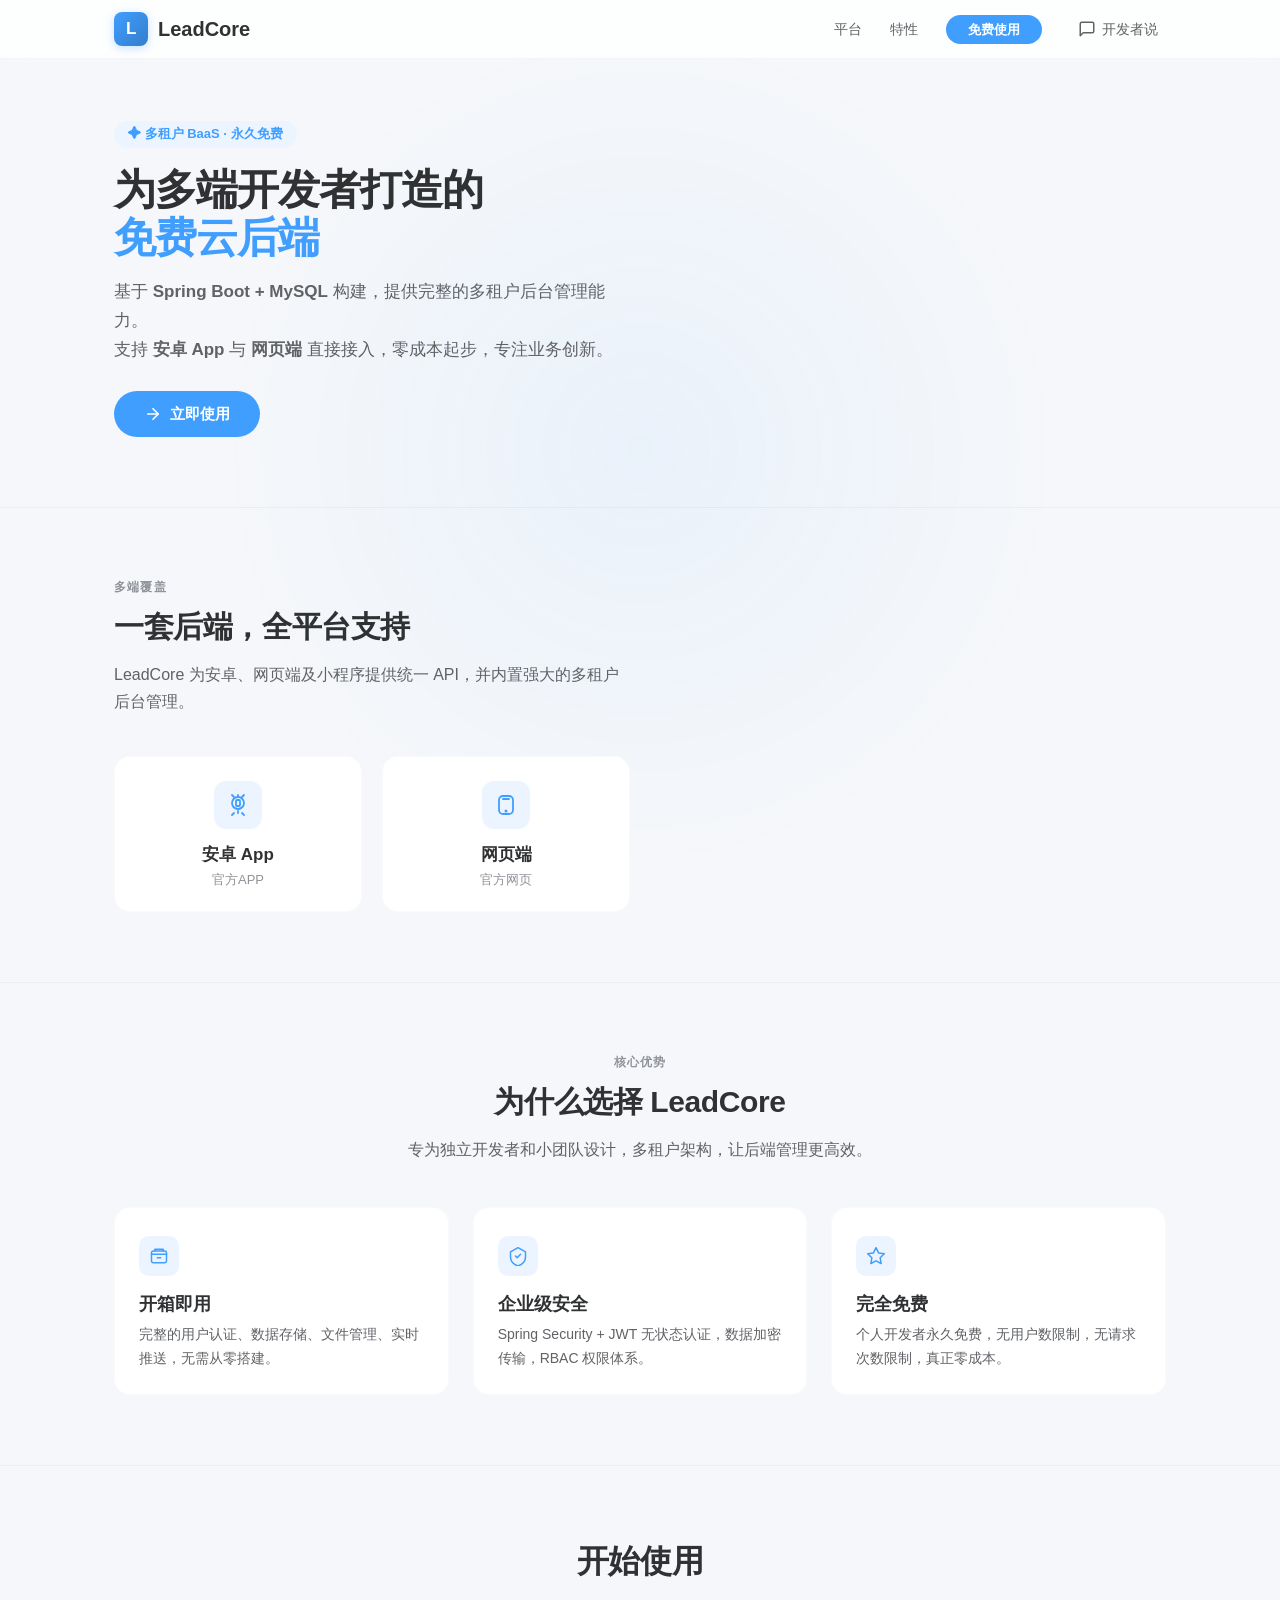
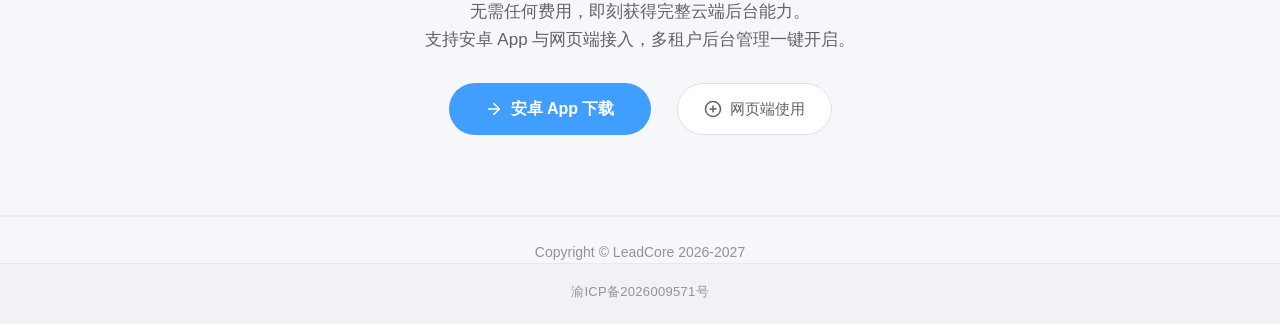
==== index.html @ 32aaf3fa "Update index.html" ====
<!DOCTYPE html>
<html lang="zh-CN">
<head>
    <meta charset="UTF-8" />
    <meta name="viewport" content="width=device-width, initial-scale=1.0, maximum-scale=1.0, user-scalable=no" />
    <title>LeadCore</title>
    <link rel="stylesheet" href="css/style.css" />
</head>
<body>

    <div class="glow" id="glow"></div>

    <header class="navbar" id="navbar">
        <div class="container">
            <a href="#" class="logo">
                <span class="logo-icon">L</span>
                <span>LeadCore</span>
            </a>
            <ul class="nav-links" id="navLinks">
                <li><a href="#platforms">平台</a></li>
                <li><a href="#features">特性</a></li>
                <li><a href="#cta" class="nav-cta">免费使用</a></li>
                <li>
                    <span class="nav-voice-trigger" id="voiceTrigger">
                        <svg class="icon-svg" viewBox="0 0 24 24">
                            <path d="M21 15a2 2 0 0 1-2 2H7l-4 4V5a2 2 0 0 1 2-2h14a2 2 0 0 1 2 2z" />
                        </svg>
                        开发者说
                    </span>
                </li>
            </ul>
            <button class="hamburger" id="hamburger" aria-label="菜单">
                <span></span>
                <span></span>
                <span></span>
            </button>
        </div>
    </header>

    <section class="hero" id="hero">
        <div class="container">
            <div class="hero-content">
                <div class="hero-badge">✦ 多租户 BaaS · 永久免费</div>
                <h1>
                    为多端开发者打造的<br />
                    <span class="highlight">免费云后端</span>
                </h1>
                <p>
                    基于 <strong>Spring Boot + MySQL</strong> 构建，提供完整的多租户后台管理能力。<br />
                    支持 <strong>安卓 App</strong> 与 <strong>网页端</strong> 直接接入，零成本起步，专注业务创新。
                </p>
                <div class="hero-buttons">
                    <a href="#cta" class="btn-primary">
                        <svg width="18" height="18" viewBox="0 0 24 24" fill="none" stroke="currentColor" stroke-width="2.2" stroke-linecap="round" stroke-linejoin="round"><path d="M5 12h14"/><path d="M12 5l7 7-7 7"/></svg>
                        立即使用
                    </a>
                </div>
            </div>
        </div>
    </section>

    <section class="platforms" id="platforms">
        <div class="container">
            <div class="section-label">多端覆盖</div>
            <h2 class="section-title">一套后端，全平台支持</h2>
            <p class="section-desc">
                LeadCore 为安卓、网页端及小程序提供统一 API，并内置强大的多租户后台管理。
            </p>
            <div class="platform-grid">
                <div class="platform-card">
                    <div class="platform-icon">
                        <svg viewBox="0 0 24 24">
                            <circle cx="12" cy="10" r="6" stroke="currentColor" stroke-width="1.8"/>
                            <path d="M12 4V2M12 18v2M8 4l-2-2M16 4l2-2M8 20l-2 2M16 20l2 2" stroke="currentColor" stroke-width="1.8" stroke-linecap="round"/>
                            <rect x="10" y="7" width="4" height="6" rx="1" stroke="currentColor" stroke-width="1.8"/>
                        </svg>
                    </div>
                    <h3>安卓 App</h3>
                    <p>官方APP</p>
                </div>
                <div class="platform-card">
                    <div class="platform-icon">
                        <svg viewBox="0 0 24 24">
                            <rect x="5" y="3" width="14" height="18" rx="4" stroke="currentColor" stroke-width="1.8"/>
                            <circle cx="12" cy="18" r="1.5" fill="currentColor" stroke="none"/>
                            <path d="M9 6h6" stroke="currentColor" stroke-width="1.8" stroke-linecap="round"/>
                        </svg>
                    </div>
                    <h3>网页端</h3>
                    <p>官方网页</p>
                </div>            
            </div>
        </div>
    </section>

    <section class="features" id="features">
        <div class="container">
            <div class="section-header">
                <div class="section-label">核心优势</div>
                <h2 class="section-title">为什么选择 LeadCore</h2>
                <p class="section-desc">
                    专为独立开发者和小团队设计，多租户架构，让后端管理更高效。
                </p>
            </div>
            <div class="features-grid">
                <div class="feature-card">
                    <div class="feature-icon">
                        <svg viewBox="0 0 24 24">
                            <rect x="3" y="6" width="18" height="14" rx="2" stroke="currentColor" stroke-width="1.8"/>
                            <path d="M3 10h18M7 6V4h10v2" stroke="currentColor" stroke-width="1.8" stroke-linecap="round"/>
                            <path d="M14 14h-4" stroke="currentColor" stroke-width="1.8" stroke-linecap="round"/>
                        </svg>
                    </div>
                    <h3>开箱即用</h3>
                    <p>完整的用户认证、数据存储、文件管理、实时推送，无需从零搭建。</p>
                </div>
                <div class="feature-card">
                    <div class="feature-icon">
                        <svg viewBox="0 0 24 24">
                            <path d="M12 2L3 7v6c0 5 3 9 9 11 6-2 9-6 9-11V7l-9-5z" stroke="currentColor" stroke-width="1.8"/>
                            <path d="M9 12l2 2 4-4" stroke="currentColor" stroke-width="1.8" stroke-linecap="round" stroke-linejoin="round"/>
                        </svg>
                    </div>
                    <h3>企业级安全</h3>
                    <p>Spring Security + JWT 无状态认证，数据加密传输，RBAC 权限体系。</p>
                </div>
                <div class="feature-card">
                    <div class="feature-icon">
                        <svg viewBox="0 0 24 24">
                            <path d="M12 2l3.09 6.26L22 9.27l-5 4.87 1.18 6.88L12 17.77l-6.18 3.25L7 14.14 2 9.27l6.91-1.01L12 2z" stroke="currentColor" stroke-width="1.8" stroke-linejoin="round"/>
                        </svg>
                    </div>
                    <h3>完全免费</h3>
                    <p>个人开发者永久免费，无用户数限制，无请求次数限制，真正零成本。</p>
                </div>
            </div>
        </div>
    </section>

    <section class="cta" id="cta">
        <div class="container">
            <h2>开始使用</h2>
            <p>
                无需任何费用，即刻获得完整云端后台能力。<br />
                支持安卓 App 与网页端接入，多租户后台管理一键开启。
            </p>
            <div class="download-group">
                <a href="#" target="_blank" class="btn-primary">
                    <svg width="18" height="18" viewBox="0 0 24 24" fill="none" stroke="currentColor" stroke-width="2.2" stroke-linecap="round" stroke-linejoin="round"><path d="M5 12h14"/><path d="M12 5l7 7-7 7"/></svg>
                    安卓 App 下载
                </a>
                <a href="#" target="_blank" class="btn-secondary">
                    <svg width="18" height="18" viewBox="0 0 24 24" fill="none" stroke="currentColor" stroke-width="2" stroke-linecap="round" stroke-linejoin="round"><circle cx="12" cy="12" r="10"/><path d="M12 8v8"/><path d="M8 12h8"/></svg>
                    网页端使用
                </a>
            </div>
        </div>
    </section>

    <footer class="footer">
        <div class="container">
            <div class="footer-copy">Copyright &copy; LeadCore 2026-2027</div>
        </div>
    </footer>

    <div class="icp-bar">
        <a href="https://beian.miit.gov.cn/" target="_blank" rel="noopener noreferrer">
            渝ICP备2026009571号
        </a>
    </div>

    <div class="voice-modal-overlay" id="voiceModalOverlay">
        <div class="voice-modal" id="voiceModal">
            <button class="voice-modal-close" id="voiceModalClose" aria-label="关闭">✕</button>
            <span class="voice-modal-quote">❝</span>
            <p class="voice-modal-text">
                本人是一位25级软件技术的大学（专）生，这是我写的第一个项目，不爱别伤害，感谢🙏。<br>
                做一款真正免费、好用的云后端服务，是我一直以来的心愿。<br />
                LeadCore 是我为所有独立开发者、小团队打造的一份礼物。<br />
                希望它能帮你省去繁琐的后端搭建工作，让你更专注于创造有趣的产品。同时，希望你能喜欢！
            </p>
            <div class="voice-modal-divider"></div>
            <div class="voice-modal-author">—— Leader</div>
        </div>
    </div>

    <script src="js/index.js"></script>
</body>
</html>
---- css/style.css ----
* {
    margin: 0;
    padding: 0;
    box-sizing: border-box;
}

html {
    -webkit-text-size-adjust: 100%;
}

body {
    font-family: -apple-system, BlinkMacSystemFont, "Segoe UI", Roboto, "Helvetica Neue", Arial, "PingFang SC", "Microsoft YaHei", sans-serif;
    background: #f5f7fa;
    color: #303133;
    line-height: 1.6;
    min-height: 100vh;
    overflow-x: hidden;
}

::-webkit-scrollbar {
    width: 6px;
    height: 6px;
}
::-webkit-scrollbar-track {
    background: #f0f2f5;
}
::-webkit-scrollbar-thumb {
    background: #c0c4cc;
    border-radius: 10px;
}
::-webkit-scrollbar-thumb:hover {
    background: #a0a4aa;
}

.glow {
    position: fixed;
    top: 0;
    left: 0;
    width: 100%;
    height: 100%;
    pointer-events: none;
    z-index: 0;
    background: radial-gradient(600px circle at var(--x, 50%) var(--y, 50%), rgba(64, 158, 255, 0.06), transparent 70%);
}

.container {
    max-width: 1100px;
    margin: 0 auto;
    padding: 0 24px;
    position: relative;
    z-index: 1;
}

a {
    text-decoration: none;
    color: inherit;
}

.navbar {
    position: fixed;
    top: 0;
    left: 0;
    width: 100%;
    z-index: 100;
    background: rgba(255, 255, 255, 0.80);
    backdrop-filter: blur(14px);
    -webkit-backdrop-filter: blur(14px);
    padding: 12px 0;
    border-bottom: 1px solid rgba(0, 0, 0, 0.04);
    transition: box-shadow 0.3s;
}
.navbar.scrolled {
    box-shadow: 0 2px 12px 0 rgba(0, 0, 0, 0.06);
}
.navbar .container {
    display: flex;
    align-items: center;
    justify-content: space-between;
}

.logo {
    display: flex;
    align-items: center;
    gap: 10px;
    font-size: 20px;
    font-weight: 700;
    color: #303133;
    flex-shrink: 0;
}
.logo-icon {
    width: 34px;
    height: 34px;
    border-radius: 8px;
    background: linear-gradient(135deg, #409EFF, #337ecc);
    display: flex;
    align-items: center;
    justify-content: center;
    font-size: 17px;
    font-weight: 700;
    color: #fff;
    flex-shrink: 0;
    letter-spacing: -0.3px;
    box-shadow: 0 2px 8px rgba(64, 158, 255, 0.30);
}

.nav-links {
    display: flex;
    align-items: center;
    gap: 28px;
    list-style: none;
    font-size: 14px;
    font-weight: 500;
}
.nav-links a {
    color: #606266;
    transition: color 0.25s;
    position: relative;
}
.nav-links a:hover {
    color: #409EFF;
}
.nav-links a::after {
    content: '';
    position: absolute;
    bottom: -4px;
    left: 0;
    width: 0;
    height: 2px;
    background: #409EFF;
    transition: width 0.25s;
    border-radius: 2px;
}
.nav-links a:hover::after {
    width: 100%;
}
.nav-cta {
    background: #409EFF;
    padding: 7px 22px;
    border-radius: 20px;
    color: #fff !important;
    font-weight: 600;
    font-size: 13px;
    transition: background 0.25s, transform 0.15s;
}
.nav-cta:hover {
    background: #337ecc;
    color: #fff !important;
    transform: translateY(-1px);
}
.nav-cta::after {
    display: none !important;
}

.nav-voice-trigger {
    cursor: pointer;
    color: #606266;
    transition: color 0.25s;
    font-weight: 500;
    display: flex;
    align-items: center;
    gap: 6px;
    font-size: 14px;
    padding: 4px 8px;
    border-radius: 6px;
    background: transparent;
    border: none;
    font-family: inherit;
}
.nav-voice-trigger:hover {
    color: #409EFF;
    background: rgba(64, 158, 255, 0.06);
}
.nav-voice-trigger .icon-svg {
    width: 18px;
    height: 18px;
    stroke: currentColor;
    stroke-width: 2;
    fill: none;
    stroke-linecap: round;
    stroke-linejoin: round;
}

.hamburger {
    display: none;
    flex-direction: column;
    gap: 5px;
    cursor: pointer;
    padding: 4px;
    background: transparent;
    border: none;
}
.hamburger span {
    display: block;
    width: 26px;
    height: 2.5px;
    background: #303133;
    border-radius: 4px;
    transition: 0.3s;
}
.hamburger.active span:nth-child(1) {
    transform: rotate(45deg) translate(5px, 5px);
}
.hamburger.active span:nth-child(2) {
    opacity: 0;
}
.hamburger.active span:nth-child(3) {
    transform: rotate(-45deg) translate(5px, -5px);
}

.hero {
    padding: 120px 0 70px;
    background: transparent;
    border-bottom: 1px solid rgba(0, 0, 0, 0.04);
}
.hero .container {
    display: grid;
    grid-template-columns: 1fr 1fr;
    gap: 50px;
    align-items: center;
}
.hero-content {
    max-width: 560px;
}
.hero-badge {
    display: inline-block;
    background: #ecf5ff;
    color: #409EFF;
    padding: 3px 14px;
    border-radius: 30px;
    font-size: 13px;
    font-weight: 600;
    margin-bottom: 18px;
}
.hero h1 {
    font-size: 42px;
    font-weight: 800;
    line-height: 1.15;
    letter-spacing: -1px;
    color: #303133;
    margin-bottom: 16px;
}
.hero h1 .highlight {
    color: #409EFF;
}
.hero p {
    font-size: 17px;
    color: #606266;
    line-height: 1.7;
    margin-bottom: 26px;
}
.hero-buttons {
    display: flex;
    flex-wrap: wrap;
    gap: 12px;
}

.btn-primary {
    display: inline-flex;
    align-items: center;
    gap: 8px;
    background: #409EFF;
    padding: 11px 30px;
    border-radius: 40px;
    font-weight: 600;
    font-size: 15px;
    color: #fff;
    border: none;
    cursor: pointer;
    transition: background 0.2s, transform 0.15s;
}
.btn-primary:hover {
    background: #337ecc;
    transform: translateY(-2px);
}

.btn-secondary {
    display: inline-flex;
    align-items: center;
    gap: 8px;
    background: #fff;
    border: 1px solid #dcdfe6;
    padding: 11px 26px;
    border-radius: 40px;
    font-weight: 500;
    font-size: 15px;
    color: #606266;
    cursor: pointer;
    transition: background 0.2s, border-color 0.2s, transform 0.15s;
}
.btn-secondary:hover {
    background: #f5f7fa;
    border-color: #c0c4cc;
    transform: translateY(-2px);
}

.hero-visual {
    display: flex;
    justify-content: center;
    align-items: center;
}
.hero-graphic {
    width: 100%;
    max-width: 400px;
    background: #ffffff;
    border-radius: 16px;
    padding: 32px 28px 24px;
    box-shadow: 0 4px 12px rgba(0, 0, 0, 0.04);
    border: 1px solid rgba(0, 0, 0, 0.03);
}
.hero-graphic .code-snippet {
    background: #1f2d3d;
    border-radius: 12px;
    padding: 18px 22px;
    font-family: 'SF Mono', 'Fira Code', monospace;
    font-size: 12px;
    line-height: 1.9;
    color: #e6e9ef;
    overflow-x: auto;
}
.hero-graphic .code-snippet .kw {
    color: #79bbff;
}
.hero-graphic .code-snippet .str {
    color: #b3d9a8;
}
.hero-graphic .code-snippet .cmt {
    color: #7a8a9a;
    font-style: italic;
}
.hero-graphic .code-snippet .fn {
    color: #f7c948;
}
.hero-graphic .badge-row {
    display: flex;
    justify-content: center;
    gap: 14px;
    margin-top: 16px;
    flex-wrap: wrap;
}
.hero-graphic .badge-row span {
    background: #f0f2f5;
    border-radius: 30px;
    padding: 3px 16px;
    font-size: 13px;
    font-weight: 500;
    color: #303133;
}

.section-label {
    font-size: 12px;
    font-weight: 600;
    letter-spacing: 1.2px;
    text-transform: uppercase;
    color: #909399;
    margin-bottom: 6px;
}
.section-title {
    font-size: 30px;
    font-weight: 700;
    letter-spacing: -0.4px;
    color: #303133;
    margin-bottom: 10px;
}
.section-desc {
    font-size: 16px;
    color: #606266;
    max-width: 520px;
    line-height: 1.7;
}

.platforms {
    padding: 70px 0;
    border-bottom: 1px solid rgba(0, 0, 0, 0.04);
    background: transparent;
}
.platform-grid {
    display: grid;
    grid-template-columns: repeat(4, 1fr);
    gap: 20px;
    margin-top: 40px;
}
.platform-card {
    background: #ffffff;
    border-radius: 16px;
    padding: 24px 16px 20px;
    text-align: center;
    transition: transform 0.2s, box-shadow 0.2s;
    border: 1px solid rgba(0, 0, 0, 0.02);
}
.platform-card:hover {
    transform: translateY(-4px);
    box-shadow: 0 8px 24px rgba(0, 0, 0, 0.05);
}
.platform-icon {
    width: 48px;
    height: 48px;
    margin: 0 auto 12px;
    border-radius: 12px;
    display: flex;
    align-items: center;
    justify-content: center;
    background: #ecf5ff;
    color: #409EFF;
}
.platform-icon svg {
    width: 24px;
    height: 24px;
    stroke: currentColor;
    stroke-width: 1.8;
    fill: none;
    stroke-linecap: round;
    stroke-linejoin: round;
}
.platform-card h3 {
    font-size: 17px;
    font-weight: 600;
    color: #303133;
    margin-bottom: 2px;
}
.platform-card p {
    font-size: 13px;
    color: #909399;
}

.features {
    padding: 70px 0;
    border-bottom: 1px solid rgba(0, 0, 0, 0.04);
    background: transparent;
}
.features .section-header {
    text-align: center;
    margin-bottom: 44px;
}
.features .section-header .section-desc {
    margin: 0 auto;
}
.features-grid {
    display: grid;
    grid-template-columns: repeat(3, 1fr);
    gap: 24px;
}
.feature-card {
    background: #ffffff;
    border-radius: 16px;
    padding: 28px 24px 24px;
    transition: transform 0.2s, box-shadow 0.2s;
    border: 1px solid rgba(0, 0, 0, 0.02);
}
.feature-card:hover {
    transform: translateY(-4px);
    box-shadow: 0 8px 24px rgba(0, 0, 0, 0.05);
}
.feature-icon {
    width: 40px;
    height: 40px;
    border-radius: 10px;
    display: flex;
    align-items: center;
    justify-content: center;
    background: #ecf5ff;
    color: #409EFF;
    margin-bottom: 14px;
}
.feature-icon svg {
    width: 20px;
    height: 20px;
    stroke: currentColor;
    stroke-width: 1.8;
    fill: none;
    stroke-linecap: round;
    stroke-linejoin: round;
}
.feature-card h3 {
    font-size: 18px;
    font-weight: 600;
    color: #303133;
    margin-bottom: 4px;
}
.feature-card p {
    font-size: 14px;
    color: #606266;
    line-height: 1.7;
}

.tech-stack {
    padding: 70px 0;
    border-bottom: 1px solid rgba(0, 0, 0, 0.04);
    background: transparent;
}
.tech-stack .section-header {
    margin-bottom: 36px;
}
.tech-grid {
    display: grid;
    grid-template-columns: repeat(4, 1fr);
    gap: 14px;
    margin-bottom: 36px;
}
.tech-item {
    background: #ffffff;
    border-radius: 12px;
    padding: 14px 10px;
    text-align: center;
    font-weight: 600;
    font-size: 14px;
    color: #303133;
    border: 1px solid rgba(0, 0, 0, 0.02);
    transition: transform 0.2s, box-shadow 0.2s;
    position: relative;
}
.tech-item:hover {
    transform: translateY(-2px);
    box-shadow: 0 4px 16px rgba(0, 0, 0, 0.04);
}
.tech-item .dot {
    display: inline-block;
    width: 8px;
    height: 8px;
    border-radius: 50%;
    margin-right: 8px;
    vertical-align: middle;
}
.tech-item:nth-child(1) .dot {
    background: #67c23a;
}
.tech-item:nth-child(2) .dot {
    background: #409EFF;
}
.tech-item:nth-child(3) .dot {
    background: #e6a23c;
}
.tech-item:nth-child(4) .dot {
    background: #8b5cf6;
}
.tech-item:nth-child(5) .dot {
    background: #f56c6c;
}
.tech-item:nth-child(6) .dot {
    background: #0ea5e9;
}
.tech-item:nth-child(7) .dot {
    background: #14b8a6;
}
.tech-item:nth-child(8) .dot {
    background: #ec4899;
}

.tech-code-wrapper .code-block {
    background: #1f2d3d;
    border-radius: 14px;
    padding: 20px 24px;
    font-family: 'SF Mono', 'Fira Code', monospace;
    font-size: 13px;
    line-height: 1.9;
    color: #e6e9ef;
    overflow-x: auto;
}
.tech-code-wrapper .code-line {
    display: flex;
    gap: 16px;
}
.tech-code-wrapper .line-num {
    color: #5a6a7a;
    user-select: none;
    width: 20px;
    text-align: right;
    flex-shrink: 0;
}
.tech-code-wrapper .kw {
    color: #79bbff;
}
.tech-code-wrapper .str {
    color: #b3d9a8;
}
.tech-code-wrapper .cmt {
    color: #7a8a9a;
    font-style: italic;
}

.cta {
    padding: 70px 0 80px;
    background: transparent;
    text-align: center;
    border-bottom: 1px solid rgba(0, 0, 0, 0.04);
}
.cta h2 {
    font-size: 32px;
    font-weight: 700;
    color: #303133;
    letter-spacing: -0.4px;
    margin-bottom: 10px;
}
.cta p {
    font-size: 17px;
    color: #606266;
    max-width: 520px;
    margin: 0 auto 28px;
    line-height: 1.7;
}
.cta .btn-primary {
    font-size: 16px;
    padding: 13px 36px;
}
.cta .btn-secondary {
    margin-left: 10px;
}
.cta .foot-note {
    margin-top: 28px;
    font-size: 13px;
    color: #909399;
}
.cta .download-group {
    display: flex;
    flex-wrap: wrap;
    justify-content: center;
    gap: 16px;
    margin-top: 10px;
}

.footer {
    padding: 24px 0 0;
    background: transparent;
    border-top: 1px solid rgba(0, 0, 0, 0.04);
}
.footer .container {
    display: flex;
    justify-content: center;
    align-items: center;
}
.footer-copy {
    font-size: 14px;
    color: #909399;
}

.icp-bar {
    padding: 14px 0 20px;
    background: #f0f2f5;
    border-top: 1px solid rgba(0, 0, 0, 0.04);
    text-align: center;
}
.icp-bar a {
    color: #909399;
    font-size: 13px;
    text-decoration: none;
    transition: color 0.2s;
    letter-spacing: 0.3px;
}
.icp-bar a:hover {
    color: #606266;
    text-decoration: underline;
}

.voice-modal-overlay {
    position: fixed;
    top: 0;
    left: 0;
    width: 100%;
    height: 100%;
    background: rgba(0, 0, 0, 0.35);
    backdrop-filter: blur(4px);
    -webkit-backdrop-filter: blur(4px);
    z-index: 999;
    display: none;
    align-items: center;
    justify-content: center;
    padding: 20px;
    opacity: 0;
    transition: opacity 0.3s ease;
}
.voice-modal-overlay.active {
    display: flex;
    opacity: 1;
}
.voice-modal {
    background: #ffffff;
    border-radius: 20px;
    max-width: 540px;
    width: 100%;
    padding: 40px 36px 36px;
    box-shadow: 0 20px 60px rgba(0, 0, 0, 0.15);
    position: relative;
    transform: scale(0.92) translateY(10px);
    transition: transform 0.35s cubic-bezier(0.34, 1.56, 0.64, 1), opacity 0.3s ease;
    opacity: 0;
}
.voice-modal-overlay.active .voice-modal {
    transform: scale(1) translateY(0);
    opacity: 1;
}
.voice-modal-close {
    position: absolute;
    top: 16px;
    right: 20px;
    background: none;
    border: none;
    font-size: 28px;
    line-height: 1;
    color: #909399;
    cursor: pointer;
    transition: color 0.2s, transform 0.2s;
    padding: 4px;
    border-radius: 8px;
}
.voice-modal-close:hover {
    color: #303133;
    transform: rotate(90deg);
}
.voice-modal-quote {
    font-size: 48px;
    color: #409EFF;
    opacity: 0.15;
    line-height: 1;
    margin-bottom: -6px;
    display: block;
    font-family: Georgia, serif;
}
.voice-modal-text {
    font-size: 18px;
    line-height: 1.9;
    color: #303133;
    margin: 8px 0 18px;
    letter-spacing: 0.2px;
}
.voice-modal-divider {
    width: 48px;
    height: 2px;
    background: #409EFF;
    opacity: 0.25;
    margin: 0 auto 16px;
    border-radius: 2px;
}
.voice-modal-author {
    font-weight: 600;
    color: #606266;
    font-size: 15px;
    letter-spacing: 0.5px;
    text-align: center;
}

@media (max-width: 1024px) {
    .hero h1 {
        font-size: 36px;
    }
    .platform-grid {
        gap: 16px;
    }
    .tech-grid {
        grid-template-columns: repeat(4, 1fr);
        gap: 12px;
    }
}

@media (max-width: 900px) {
    .hero .container {
        grid-template-columns: 1fr;
        text-align: center;
    }
    .hero-content {
        max-width: 100%;
    }
    .hero p {
        max-width: 100%;
        margin-left: auto;
        margin-right: auto;
    }
    .hero-buttons {
        justify-content: center;
    }
    .hero-visual {
        display: none;
    }
    .hero {
        padding: 100px 0 50px;
    }
    .platform-grid {
        grid-template-columns: repeat(2, 1fr);
    }
    .features-grid {
        grid-template-columns: 1fr 1fr;
    }
    .tech-grid {
        grid-template-columns: repeat(2, 1fr);
        gap: 10px;
    }
    .cta h2 {
        font-size: 28px;
    }
    .cta .btn-secondary {
        margin-left: 0;
        margin-top: 12px;
    }
}

@media (max-width: 640px) {
    .nav-links {
        display: none;
        flex-direction: column;
        position: absolute;
        top: 100%;
        left: 0;
        width: 100%;
        background: rgba(255, 255, 255, 0.95);
        padding: 20px 0 28px;
        gap: 16px;
        border-bottom: 1px solid rgba(0, 0, 0, 0.04);
    }
    .nav-links.open {
        display: flex;
    }
    .hamburger {
        display: flex;
    }
    .hero h1 {
        font-size: 28px;
    }
    .hero p {
        font-size: 16px;
    }
    .hero-buttons {
        flex-direction: column;
        align-items: center;
    }
    .btn-primary,
    .btn-secondary {
        width: 100%;
        justify-content: center;
    }
    .platform-grid {
        grid-template-columns: 1fr 1fr;
        gap: 10px;
    }
    .platform-card {
        padding: 18px 10px 16px;
    }
    .platform-card h3 {
        font-size: 15px;
    }
    .platform-card p {
        font-size: 12px;
    }
    .platform-icon {
        width: 42px;
        height: 42px;
    }
    .platform-icon svg {
        width: 20px;
        height: 20px;
    }
    .features-grid {
        grid-template-columns: 1fr;
        gap: 14px;
    }
    .feature-card {
        padding: 22px 18px;
    }
    .section-title {
        font-size: 24px;
    }
    .section-desc {
        font-size: 14px;
    }
    .tech-grid {
        grid-template-columns: 1fr 1fr;
        gap: 8px;
    }
    .tech-item {
        font-size: 12px;
        padding: 10px 6px;
    }
    .tech-code-wrapper .code-block {
        font-size: 11px;
        padding: 14px 16px;
    }
    .cta h2 {
        font-size: 24px;
    }
    .cta p {
        font-size: 15px;
    }
    .logo {
        font-size: 18px;
    }
    .logo-icon {
        width: 30px;
        height: 30px;
        font-size: 15px;
    }
    .icp-bar {
        padding: 12px 0 16px;
    }
    .icp-bar a {
        font-size: 12px;
    }
    .nav-voice-trigger {
        font-size: 14px;
    }
    .nav-voice-trigger .icon-svg {
        width: 16px;
        height: 16px;
    }
    .cta .download-group {
        flex-direction: column;
        align-items: center;
    }
    .cta .btn-secondary {
        margin-left: 0;
    }
}

@media (max-width: 400px) {
    .platform-grid {
        grid-template-columns: 1fr 1fr;
        gap: 8px;
    }
    .platform-card {
        padding: 14px 6px 12px;
    }
    .platform-card h3 {
        font-size: 13px;
    }
    .platform-card p {
        font-size: 11px;
    }
    .platform-icon {
        width: 36px;
        height: 36px;
    }
    .platform-icon svg {
        width: 18px;
        height: 18px;
    }
    .hero h1 {
        font-size: 24px;
    }
    .container {
        padding: 0 16px;
    }
    .tech-grid {
        grid-template-columns: 1fr 1fr;
        gap: 6px;
    }
    .tech-item {
        font-size: 11px;
        padding: 8px 4px;
    }
}
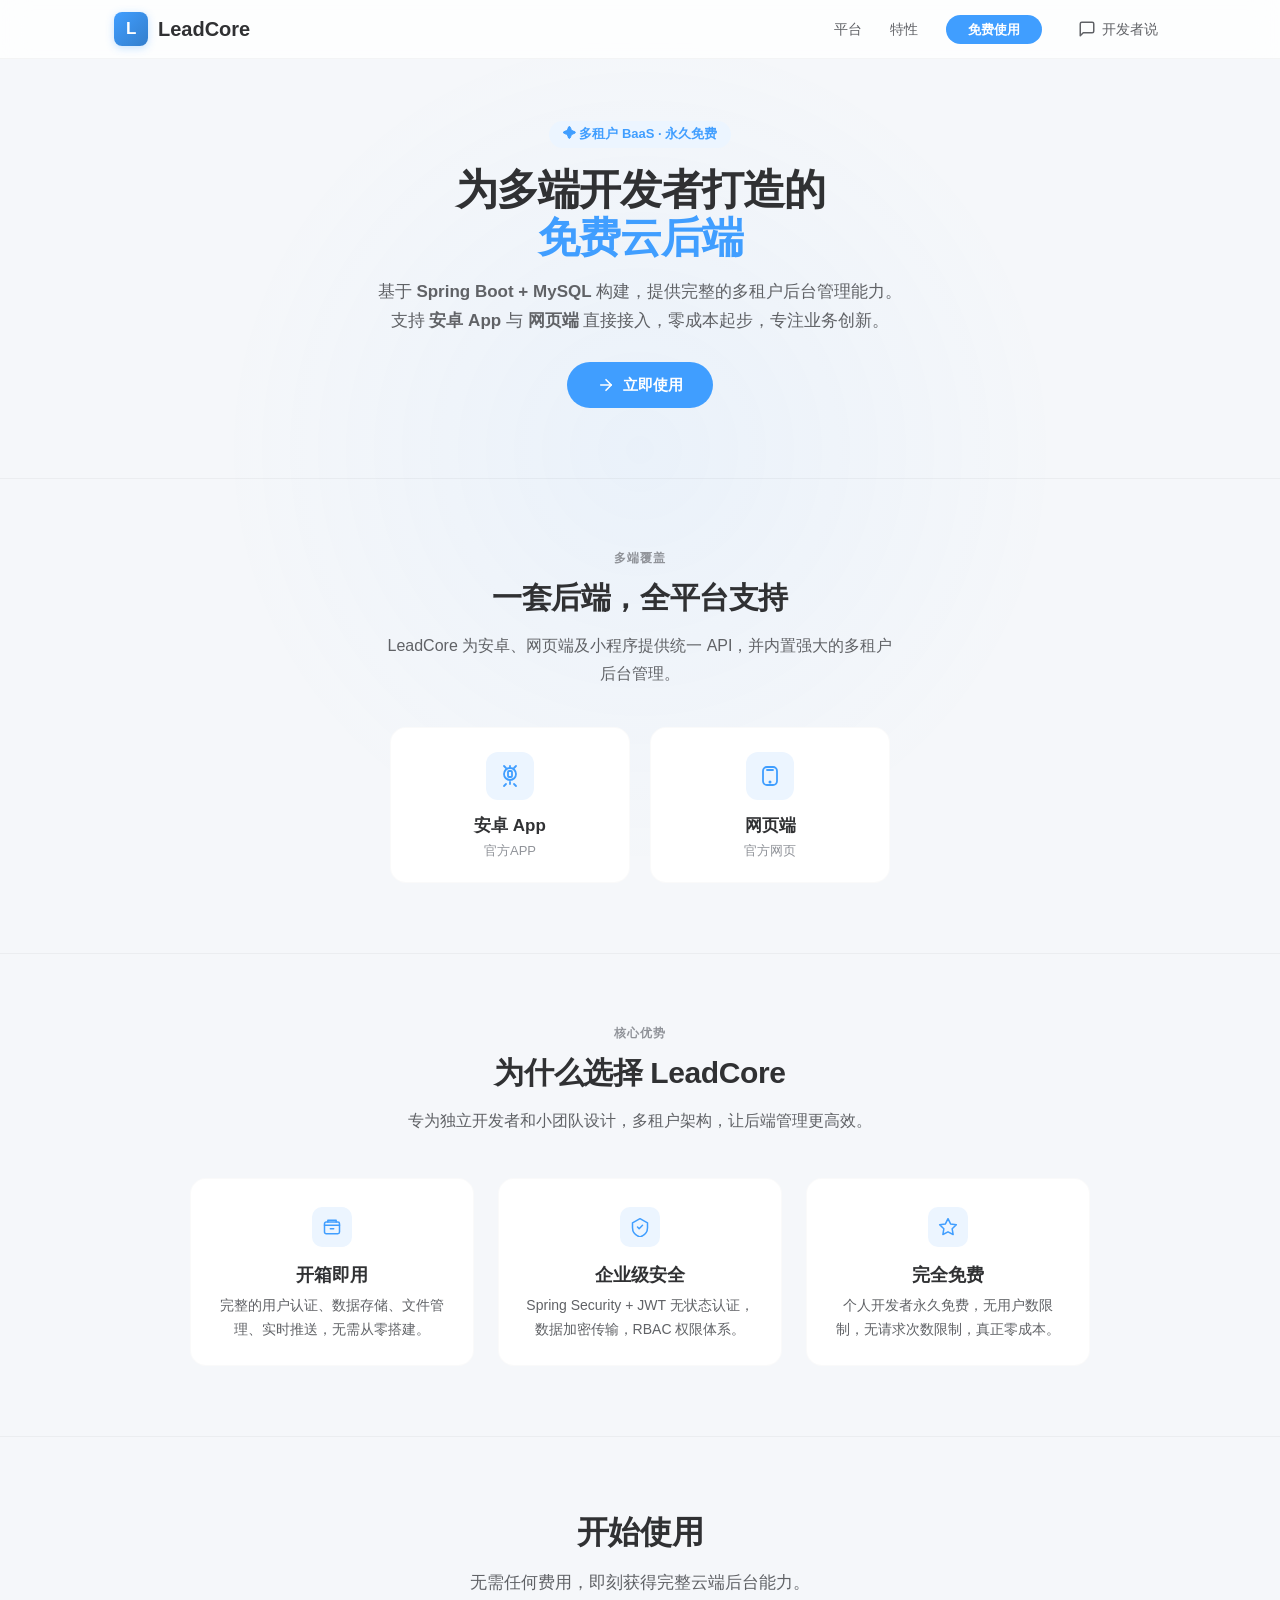
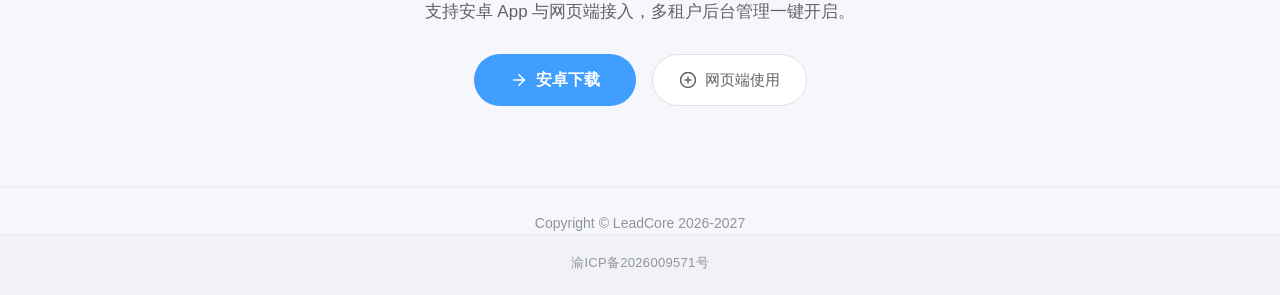
==== commit e700c59e: "Update download button text in index.html" ====
--- a/index.html
+++ b/index.html
@@ -147,9 +147,9 @@
             <div class="download-group">
                 <a href="#" target="_blank" class="btn-primary">
                     <svg width="18" height="18" viewBox="0 0 24 24" fill="none" stroke="currentColor" stroke-width="2.2" stroke-linecap="round" stroke-linejoin="round"><path d="M5 12h14"/><path d="M12 5l7 7-7 7"/></svg>
-                    安卓 App 下载
+                    安卓下载
                 </a>
-                <a href="#" target="_blank" class="btn-secondary">
+                <a href="https://dlc.leadcore.levaer.cn:154/" target="_blank"  class="btn-secondary">
                     <svg width="18" height="18" viewBox="0 0 24 24" fill="none" stroke="currentColor" stroke-width="2" stroke-linecap="round" stroke-linejoin="round"><circle cx="12" cy="12" r="10"/><path d="M12 8v8"/><path d="M8 12h8"/></svg>
                     网页端使用
                 </a>
--- a/css/style.css
+++ b/css/style.css
@@ -49,6 +49,7 @@
     padding: 0 24px;
     position: relative;
     z-index: 1;
+    text-align: center;
 }
 
 a {
@@ -76,6 +77,7 @@
     display: flex;
     align-items: center;
     justify-content: space-between;
+    text-align: left;
 }
 
 .logo {
@@ -213,13 +215,12 @@
     border-bottom: 1px solid rgba(0, 0, 0, 0.04);
 }
 .hero .container {
-    display: grid;
-    grid-template-columns: 1fr 1fr;
-    gap: 50px;
-    align-items: center;
+    display: block;
+    text-align: center;
 }
 .hero-content {
-    max-width: 560px;
+    max-width: 100%;
+    margin: 0 auto;
 }
 .hero-badge {
     display: inline-block;
@@ -247,11 +248,15 @@
     color: #606266;
     line-height: 1.7;
     margin-bottom: 26px;
+    max-width: 600px;
+    margin-left: auto;
+    margin-right: auto;
 }
 .hero-buttons {
     display: flex;
     flex-wrap: wrap;
     gap: 12px;
+    justify-content: center;
 }
 
 .btn-primary {
@@ -293,59 +298,6 @@
     transform: translateY(-2px);
 }
 
-.hero-visual {
-    display: flex;
-    justify-content: center;
-    align-items: center;
-}
-.hero-graphic {
-    width: 100%;
-    max-width: 400px;
-    background: #ffffff;
-    border-radius: 16px;
-    padding: 32px 28px 24px;
-    box-shadow: 0 4px 12px rgba(0, 0, 0, 0.04);
-    border: 1px solid rgba(0, 0, 0, 0.03);
-}
-.hero-graphic .code-snippet {
-    background: #1f2d3d;
-    border-radius: 12px;
-    padding: 18px 22px;
-    font-family: 'SF Mono', 'Fira Code', monospace;
-    font-size: 12px;
-    line-height: 1.9;
-    color: #e6e9ef;
-    overflow-x: auto;
-}
-.hero-graphic .code-snippet .kw {
-    color: #79bbff;
-}
-.hero-graphic .code-snippet .str {
-    color: #b3d9a8;
-}
-.hero-graphic .code-snippet .cmt {
-    color: #7a8a9a;
-    font-style: italic;
-}
-.hero-graphic .code-snippet .fn {
-    color: #f7c948;
-}
-.hero-graphic .badge-row {
-    display: flex;
-    justify-content: center;
-    gap: 14px;
-    margin-top: 16px;
-    flex-wrap: wrap;
-}
-.hero-graphic .badge-row span {
-    background: #f0f2f5;
-    border-radius: 30px;
-    padding: 3px 16px;
-    font-size: 13px;
-    font-weight: 500;
-    color: #303133;
-}
-
 .section-label {
     font-size: 12px;
     font-weight: 600;
@@ -366,6 +318,8 @@
     color: #606266;
     max-width: 520px;
     line-height: 1.7;
+    margin-left: auto;
+    margin-right: auto;
 }
 
 .platforms {
@@ -375,9 +329,11 @@
 }
 .platform-grid {
     display: grid;
-    grid-template-columns: repeat(4, 1fr);
+    grid-template-columns: repeat(2, 1fr);
     gap: 20px;
-    margin-top: 40px;
+    max-width: 500px;
+    margin: 40px auto 0;
+    justify-content: center;
 }
 .platform-card {
     background: #ffffff;
@@ -431,13 +387,13 @@
     text-align: center;
     margin-bottom: 44px;
 }
-.features .section-header .section-desc {
-    margin: 0 auto;
-}
 .features-grid {
     display: grid;
     grid-template-columns: repeat(3, 1fr);
     gap: 24px;
+    max-width: 900px;
+    margin: 0 auto;
+    justify-content: center;
 }
 .feature-card {
     background: #ffffff;
@@ -445,6 +401,7 @@
     padding: 28px 24px 24px;
     transition: transform 0.2s, box-shadow 0.2s;
     border: 1px solid rgba(0, 0, 0, 0.02);
+    text-align: center;
 }
 .feature-card:hover {
     transform: translateY(-4px);
@@ -459,7 +416,7 @@
     justify-content: center;
     background: #ecf5ff;
     color: #409EFF;
-    margin-bottom: 14px;
+    margin: 0 auto 14px;
 }
 .feature-icon svg {
     width: 20px;
@@ -482,101 +439,6 @@
     line-height: 1.7;
 }
 
-.tech-stack {
-    padding: 70px 0;
-    border-bottom: 1px solid rgba(0, 0, 0, 0.04);
-    background: transparent;
-}
-.tech-stack .section-header {
-    margin-bottom: 36px;
-}
-.tech-grid {
-    display: grid;
-    grid-template-columns: repeat(4, 1fr);
-    gap: 14px;
-    margin-bottom: 36px;
-}
-.tech-item {
-    background: #ffffff;
-    border-radius: 12px;
-    padding: 14px 10px;
-    text-align: center;
-    font-weight: 600;
-    font-size: 14px;
-    color: #303133;
-    border: 1px solid rgba(0, 0, 0, 0.02);
-    transition: transform 0.2s, box-shadow 0.2s;
-    position: relative;
-}
-.tech-item:hover {
-    transform: translateY(-2px);
-    box-shadow: 0 4px 16px rgba(0, 0, 0, 0.04);
-}
-.tech-item .dot {
-    display: inline-block;
-    width: 8px;
-    height: 8px;
-    border-radius: 50%;
-    margin-right: 8px;
-    vertical-align: middle;
-}
-.tech-item:nth-child(1) .dot {
-    background: #67c23a;
-}
-.tech-item:nth-child(2) .dot {
-    background: #409EFF;
-}
-.tech-item:nth-child(3) .dot {
-    background: #e6a23c;
-}
-.tech-item:nth-child(4) .dot {
-    background: #8b5cf6;
-}
-.tech-item:nth-child(5) .dot {
-    background: #f56c6c;
-}
-.tech-item:nth-child(6) .dot {
-    background: #0ea5e9;
-}
-.tech-item:nth-child(7) .dot {
-    background: #14b8a6;
-}
-.tech-item:nth-child(8) .dot {
-    background: #ec4899;
-}
-
-.tech-code-wrapper .code-block {
-    background: #1f2d3d;
-    border-radius: 14px;
-    padding: 20px 24px;
-    font-family: 'SF Mono', 'Fira Code', monospace;
-    font-size: 13px;
-    line-height: 1.9;
-    color: #e6e9ef;
-    overflow-x: auto;
-}
-.tech-code-wrapper .code-line {
-    display: flex;
-    gap: 16px;
-}
-.tech-code-wrapper .line-num {
-    color: #5a6a7a;
-    user-select: none;
-    width: 20px;
-    text-align: right;
-    flex-shrink: 0;
-}
-.tech-code-wrapper .kw {
-    color: #79bbff;
-}
-.tech-code-wrapper .str {
-    color: #b3d9a8;
-}
-.tech-code-wrapper .cmt {
-    color: #7a8a9a;
-    font-style: italic;
-}
-
 .cta {
     padding: 70px 0 80px;
     background: transparent;
@@ -597,24 +459,19 @@
     margin: 0 auto 28px;
     line-height: 1.7;
 }
+.cta .download-group {
+    display: flex;
+    flex-wrap: wrap;
+    gap: 16px;
+    justify-content: center;
+    margin-top: 10px;
+}
 .cta .btn-primary {
     font-size: 16px;
     padding: 13px 36px;
 }
 .cta .btn-secondary {
-    margin-left: 10px;
-}
-.cta .foot-note {
-    margin-top: 28px;
-    font-size: 13px;
-    color: #909399;
-}
-.cta .download-group {
-    display: flex;
-    flex-wrap: wrap;
-    justify-content: center;
-    gap: 16px;
-    margin-top: 10px;
+    margin-left: 0;
 }
 
 .footer {
@@ -626,6 +483,7 @@
     display: flex;
     justify-content: center;
     align-items: center;
+    text-align: center;
 }
 .footer-copy {
     font-size: 14px;
@@ -682,6 +540,7 @@
     transform: scale(0.92) translateY(10px);
     transition: transform 0.35s cubic-bezier(0.34, 1.56, 0.64, 1), opacity 0.3s ease;
     opacity: 0;
+    text-align: left;
 }
 .voice-modal-overlay.active .voice-modal {
     transform: scale(1) translateY(0);
@@ -741,53 +600,15 @@
     .hero h1 {
         font-size: 36px;
     }
-    .platform-grid {
-        gap: 16px;
-    }
-    .tech-grid {
-        grid-template-columns: repeat(4, 1fr);
-        gap: 12px;
-    }
 }
 
 @media (max-width: 900px) {
-    .hero .container {
-        grid-template-columns: 1fr;
-        text-align: center;
-    }
-    .hero-content {
-        max-width: 100%;
-    }
-    .hero p {
-        max-width: 100%;
-        margin-left: auto;
-        margin-right: auto;
-    }
-    .hero-buttons {
-        justify-content: center;
-    }
-    .hero-visual {
-        display: none;
-    }
     .hero {
         padding: 100px 0 50px;
     }
-    .platform-grid {
-        grid-template-columns: repeat(2, 1fr);
-    }
     .features-grid {
         grid-template-columns: 1fr 1fr;
-    }
-    .tech-grid {
-        grid-template-columns: repeat(2, 1fr);
-        gap: 10px;
-    }
-    .cta h2 {
-        font-size: 28px;
-    }
-    .cta .btn-secondary {
-        margin-left: 0;
-        margin-top: 12px;
+        max-width: 100%;
     }
 }
 
@@ -803,6 +624,7 @@
         padding: 20px 0 28px;
         gap: 16px;
         border-bottom: 1px solid rgba(0, 0, 0, 0.04);
+        text-align: center;
     }
     .nav-links.open {
         display: flex;
@@ -815,6 +637,7 @@
     }
     .hero p {
         font-size: 16px;
+        max-width: 100%;
     }
     .hero-buttons {
         flex-direction: column;
@@ -827,6 +650,7 @@
     }
     .platform-grid {
         grid-template-columns: 1fr 1fr;
+        max-width: 100%;
         gap: 10px;
     }
     .platform-card {
@@ -848,6 +672,7 @@
     }
     .features-grid {
         grid-template-columns: 1fr;
+        max-width: 100%;
         gap: 14px;
     }
     .feature-card {
@@ -858,24 +683,14 @@
     }
     .section-desc {
         font-size: 14px;
-    }
-    .tech-grid {
-        grid-template-columns: 1fr 1fr;
-        gap: 8px;
-    }
-    .tech-item {
-        font-size: 12px;
-        padding: 10px 6px;
-    }
-    .tech-code-wrapper .code-block {
-        font-size: 11px;
-        padding: 14px 16px;
+        max-width: 100%;
     }
     .cta h2 {
         font-size: 24px;
     }
     .cta p {
         font-size: 15px;
+        max-width: 100%;
     }
     .logo {
         font-size: 18px;
@@ -935,12 +750,4 @@
     .container {
         padding: 0 16px;
     }
-    .tech-grid {
-        grid-template-columns: 1fr 1fr;
-        gap: 6px;
-    }
-    .tech-item {
-        font-size: 11px;
-        padding: 8px 4px;
-    }
-}
+}
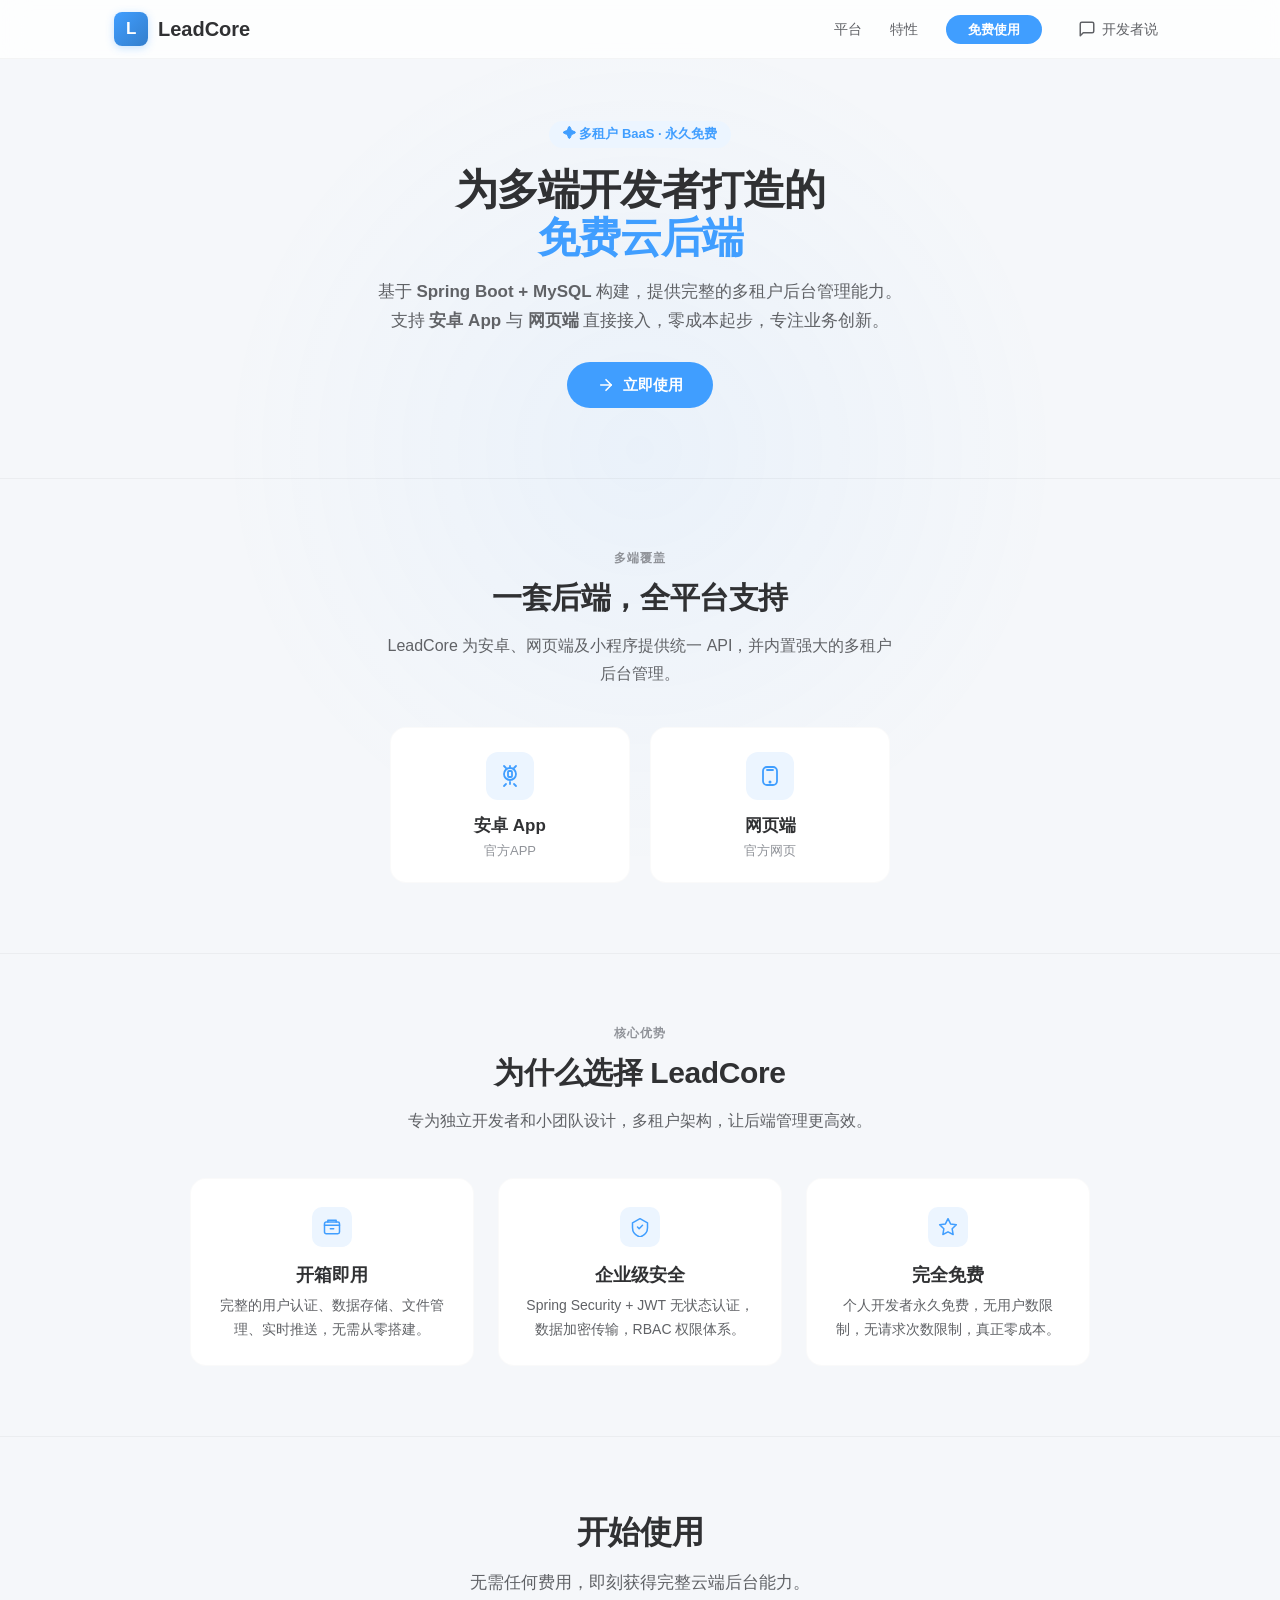
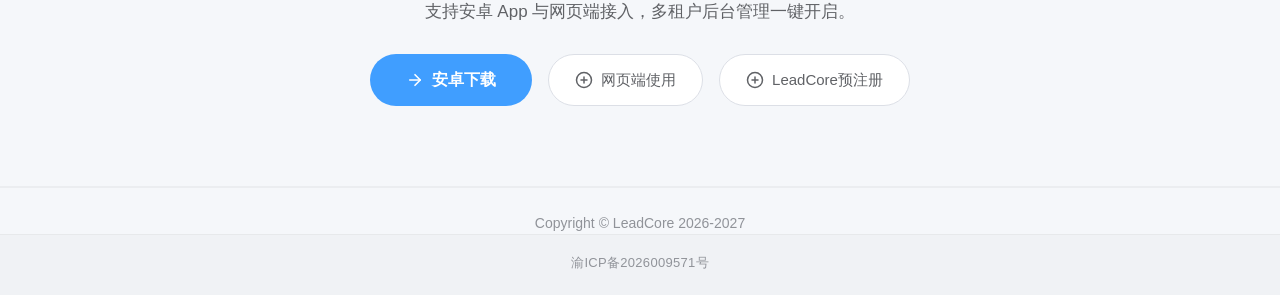
==== commit edf9b199: "Add registration link and button to index.html" ====
--- a/index.html
+++ b/index.html
@@ -152,6 +152,10 @@
                 <a href="https://dlc.leadcore.levaer.cn:154/" target="_blank"  class="btn-secondary">
                     <svg width="18" height="18" viewBox="0 0 24 24" fill="none" stroke="currentColor" stroke-width="2" stroke-linecap="round" stroke-linejoin="round"><circle cx="12" cy="12" r="10"/><path d="M12 8v8"/><path d="M8 12h8"/></svg>
                     网页端使用
+                </a>   
+                <a href="https://dlc.leadcore.levaer.cn:154/Register/" target="_blank"  class="btn-secondary">
+                    <svg width="18" height="18" viewBox="0 0 24 24" fill="none" stroke="currentColor" stroke-width="2" stroke-linecap="round" stroke-linejoin="round"><circle cx="12" cy="12" r="10"/><path d="M12 8v8"/><path d="M8 12h8"/></svg>
+                    LeadCore预注册
                 </a>
             </div>
         </div>
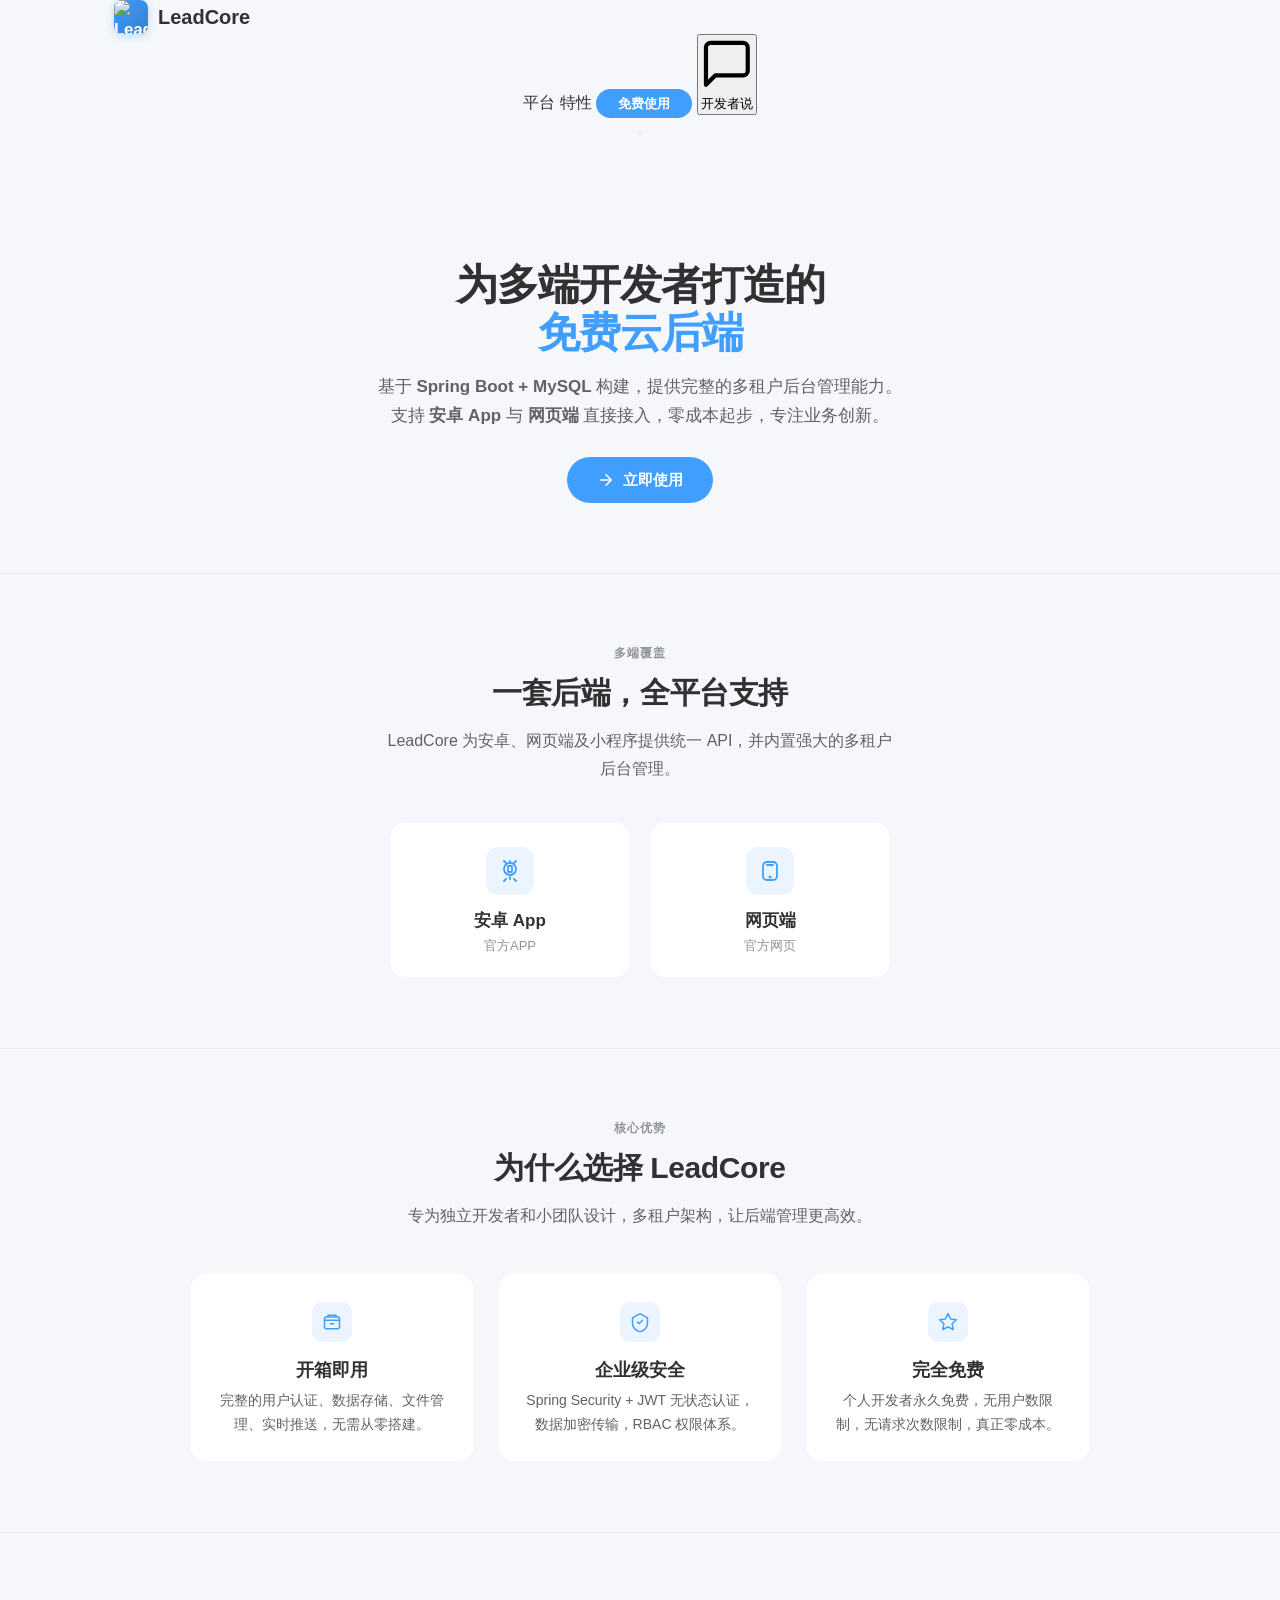
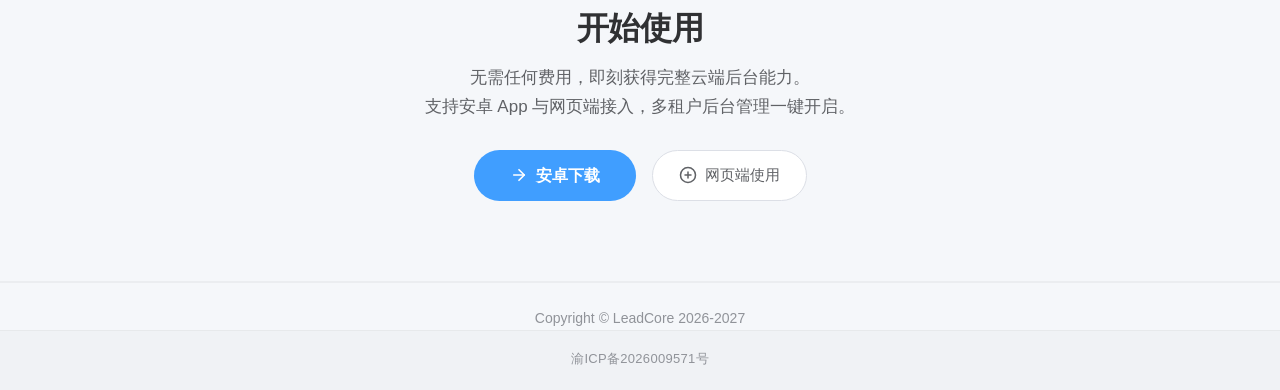
==== commit f90d19a1: "Update index.html" ====
--- a/index.html
+++ b/index.html
@@ -1,35 +1,35 @@
 <!DOCTYPE html>
 <html lang="zh-CN">
+
 <head>
     <meta charset="UTF-8" />
     <meta name="viewport" content="width=device-width, initial-scale=1.0, maximum-scale=1.0, user-scalable=no" />
     <title>LeadCore</title>
     <link rel="stylesheet" href="css/style.css" />
+    <link rel="icon" type="image/jpeg" href="assets/lc.jpg" />
 </head>
+
 <body>
 
-    <div class="glow" id="glow"></div>
-
-    <header class="navbar" id="navbar">
-        <div class="container">
+    <header class="header" id="header">
+        <div class="container header-inner">
             <a href="#" class="logo">
-                <span class="logo-icon">L</span>
+                <img class="logo-icon" src="assets/lc.jpg" alt="LeadCore" />
                 <span>LeadCore</span>
             </a>
-            <ul class="nav-links" id="navLinks">
-                <li><a href="#platforms">平台</a></li>
-                <li><a href="#features">特性</a></li>
-                <li><a href="#cta" class="nav-cta">免费使用</a></li>
-                <li>
-                    <span class="nav-voice-trigger" id="voiceTrigger">
-                        <svg class="icon-svg" viewBox="0 0 24 24">
-                            <path d="M21 15a2 2 0 0 1-2 2H7l-4 4V5a2 2 0 0 1 2-2h14a2 2 0 0 1 2 2z" />
-                        </svg>
-                        开发者说
-                    </span>
-                </li>
-            </ul>
-            <button class="hamburger" id="hamburger" aria-label="菜单">
+            <nav class="nav" id="nav">
+                <a href="#platforms">平台</a>
+                <a href="#features">特性</a>
+                <a href="#cta" class="nav-cta">免费使用</a>
+                <button class="nav-voice" id="voiceTrigger" type="button">
+                    <svg viewBox="0 0 24 24" fill="none" stroke="currentColor" stroke-width="1.8" stroke-linecap="round"
+                        stroke-linejoin="round" aria-hidden="true">
+                        <path d="M21 15a2 2 0 0 1-2 2H7l-4 4V5a2 2 0 0 1 2-2h14a2 2 0 0 1 2 2z" />
+                    </svg>
+                    开发者说
+                </button>
+            </nav>
+            <button class="menu-btn" id="menuBtn" type="button" aria-label="菜单" aria-expanded="false">
                 <span></span>
                 <span></span>
                 <span></span>
@@ -40,18 +40,19 @@
     <section class="hero" id="hero">
         <div class="container">
             <div class="hero-content">
-                <div class="hero-badge">✦ 多租户 BaaS · 永久免费</div>
-                <h1>
-                    为多端开发者打造的<br />
-                    <span class="highlight">免费云后端</span>
-                </h1>
+                
+                <h1>为多端开发者打造的<br /><span class="highlight">免费云后端</span></h1>
                 <p>
                     基于 <strong>Spring Boot + MySQL</strong> 构建，提供完整的多租户后台管理能力。<br />
                     支持 <strong>安卓 App</strong> 与 <strong>网页端</strong> 直接接入，零成本起步，专注业务创新。
                 </p>
                 <div class="hero-buttons">
                     <a href="#cta" class="btn-primary">
-                        <svg width="18" height="18" viewBox="0 0 24 24" fill="none" stroke="currentColor" stroke-width="2.2" stroke-linecap="round" stroke-linejoin="round"><path d="M5 12h14"/><path d="M12 5l7 7-7 7"/></svg>
+                        <svg width="18" height="18" viewBox="0 0 24 24" fill="none" stroke="currentColor"
+                            stroke-width="2.2" stroke-linecap="round" stroke-linejoin="round">
+                            <path d="M5 12h14" />
+                            <path d="M12 5l7 7-7 7" />
+                        </svg>
                         立即使用
                     </a>
                 </div>
@@ -70,9 +71,10 @@
                 <div class="platform-card">
                     <div class="platform-icon">
                         <svg viewBox="0 0 24 24">
-                            <circle cx="12" cy="10" r="6" stroke="currentColor" stroke-width="1.8"/>
-                            <path d="M12 4V2M12 18v2M8 4l-2-2M16 4l2-2M8 20l-2 2M16 20l2 2" stroke="currentColor" stroke-width="1.8" stroke-linecap="round"/>
-                            <rect x="10" y="7" width="4" height="6" rx="1" stroke="currentColor" stroke-width="1.8"/>
+                            <circle cx="12" cy="10" r="6" stroke="currentColor" stroke-width="1.8" />
+                            <path d="M12 4V2M12 18v2M8 4l-2-2M16 4l2-2M8 20l-2 2M16 20l2 2" stroke="currentColor"
+                                stroke-width="1.8" stroke-linecap="round" />
+                            <rect x="10" y="7" width="4" height="6" rx="1" stroke="currentColor" stroke-width="1.8" />
                         </svg>
                     </div>
                     <h3>安卓 App</h3>
@@ -81,14 +83,14 @@
                 <div class="platform-card">
                     <div class="platform-icon">
                         <svg viewBox="0 0 24 24">
-                            <rect x="5" y="3" width="14" height="18" rx="4" stroke="currentColor" stroke-width="1.8"/>
-                            <circle cx="12" cy="18" r="1.5" fill="currentColor" stroke="none"/>
-                            <path d="M9 6h6" stroke="currentColor" stroke-width="1.8" stroke-linecap="round"/>
+                            <rect x="5" y="3" width="14" height="18" rx="4" stroke="currentColor" stroke-width="1.8" />
+                            <circle cx="12" cy="18" r="1.5" fill="currentColor" stroke="none" />
+                            <path d="M9 6h6" stroke="currentColor" stroke-width="1.8" stroke-linecap="round" />
                         </svg>
                     </div>
                     <h3>网页端</h3>
                     <p>官方网页</p>
-                </div>            
+                </div>
             </div>
         </div>
     </section>
@@ -106,9 +108,10 @@
                 <div class="feature-card">
                     <div class="feature-icon">
                         <svg viewBox="0 0 24 24">
-                            <rect x="3" y="6" width="18" height="14" rx="2" stroke="currentColor" stroke-width="1.8"/>
-                            <path d="M3 10h18M7 6V4h10v2" stroke="currentColor" stroke-width="1.8" stroke-linecap="round"/>
-                            <path d="M14 14h-4" stroke="currentColor" stroke-width="1.8" stroke-linecap="round"/>
+                            <rect x="3" y="6" width="18" height="14" rx="2" stroke="currentColor" stroke-width="1.8" />
+                            <path d="M3 10h18M7 6V4h10v2" stroke="currentColor" stroke-width="1.8"
+                                stroke-linecap="round" />
+                            <path d="M14 14h-4" stroke="currentColor" stroke-width="1.8" stroke-linecap="round" />
                         </svg>
                     </div>
                     <h3>开箱即用</h3>
@@ -117,8 +120,10 @@
                 <div class="feature-card">
                     <div class="feature-icon">
                         <svg viewBox="0 0 24 24">
-                            <path d="M12 2L3 7v6c0 5 3 9 9 11 6-2 9-6 9-11V7l-9-5z" stroke="currentColor" stroke-width="1.8"/>
-                            <path d="M9 12l2 2 4-4" stroke="currentColor" stroke-width="1.8" stroke-linecap="round" stroke-linejoin="round"/>
+                            <path d="M12 2L3 7v6c0 5 3 9 9 11 6-2 9-6 9-11V7l-9-5z" stroke="currentColor"
+                                stroke-width="1.8" />
+                            <path d="M9 12l2 2 4-4" stroke="currentColor" stroke-width="1.8" stroke-linecap="round"
+                                stroke-linejoin="round" />
                         </svg>
                     </div>
                     <h3>企业级安全</h3>
@@ -127,7 +132,9 @@
                 <div class="feature-card">
                     <div class="feature-icon">
                         <svg viewBox="0 0 24 24">
-                            <path d="M12 2l3.09 6.26L22 9.27l-5 4.87 1.18 6.88L12 17.77l-6.18 3.25L7 14.14 2 9.27l6.91-1.01L12 2z" stroke="currentColor" stroke-width="1.8" stroke-linejoin="round"/>
+                            <path
+                                d="M12 2l3.09 6.26L22 9.27l-5 4.87 1.18 6.88L12 17.77l-6.18 3.25L7 14.14 2 9.27l6.91-1.01L12 2z"
+                                stroke="currentColor" stroke-width="1.8" stroke-linejoin="round" />
                         </svg>
                     </div>
                     <h3>完全免费</h3>
@@ -146,16 +153,21 @@
             </p>
             <div class="download-group">
                 <a href="#" target="_blank" class="btn-primary">
-                    <svg width="18" height="18" viewBox="0 0 24 24" fill="none" stroke="currentColor" stroke-width="2.2" stroke-linecap="round" stroke-linejoin="round"><path d="M5 12h14"/><path d="M12 5l7 7-7 7"/></svg>
+                    <svg width="18" height="18" viewBox="0 0 24 24" fill="none" stroke="currentColor" stroke-width="2.2"
+                        stroke-linecap="round" stroke-linejoin="round">
+                        <path d="M5 12h14" />
+                        <path d="M12 5l7 7-7 7" />
+                    </svg>
                     安卓下载
                 </a>
-                <a href="https://dlc.leadcore.levaer.cn:154/" target="_blank"  class="btn-secondary">
-                    <svg width="18" height="18" viewBox="0 0 24 24" fill="none" stroke="currentColor" stroke-width="2" stroke-linecap="round" stroke-linejoin="round"><circle cx="12" cy="12" r="10"/><path d="M12 8v8"/><path d="M8 12h8"/></svg>
+                <a href="https://dlc.leadcore.levaer.cn:154/" target="_blank" class="btn-secondary">
+                    <svg width="18" height="18" viewBox="0 0 24 24" fill="none" stroke="currentColor" stroke-width="2"
+                        stroke-linecap="round" stroke-linejoin="round">
+                        <circle cx="12" cy="12" r="10" />
+                        <path d="M12 8v8" />
+                        <path d="M8 12h8" />
+                    </svg>
                     网页端使用
-                </a>   
-                <a href="https://dlc.leadcore.levaer.cn:154/Register/" target="_blank"  class="btn-secondary">
-                    <svg width="18" height="18" viewBox="0 0 24 24" fill="none" stroke="currentColor" stroke-width="2" stroke-linecap="round" stroke-linejoin="round"><circle cx="12" cy="12" r="10"/><path d="M12 8v8"/><path d="M8 12h8"/></svg>
-                    LeadCore预注册
                 </a>
             </div>
         </div>
@@ -190,4 +202,5 @@
 
     <script src="js/index.js"></script>
 </body>
+
 </html>
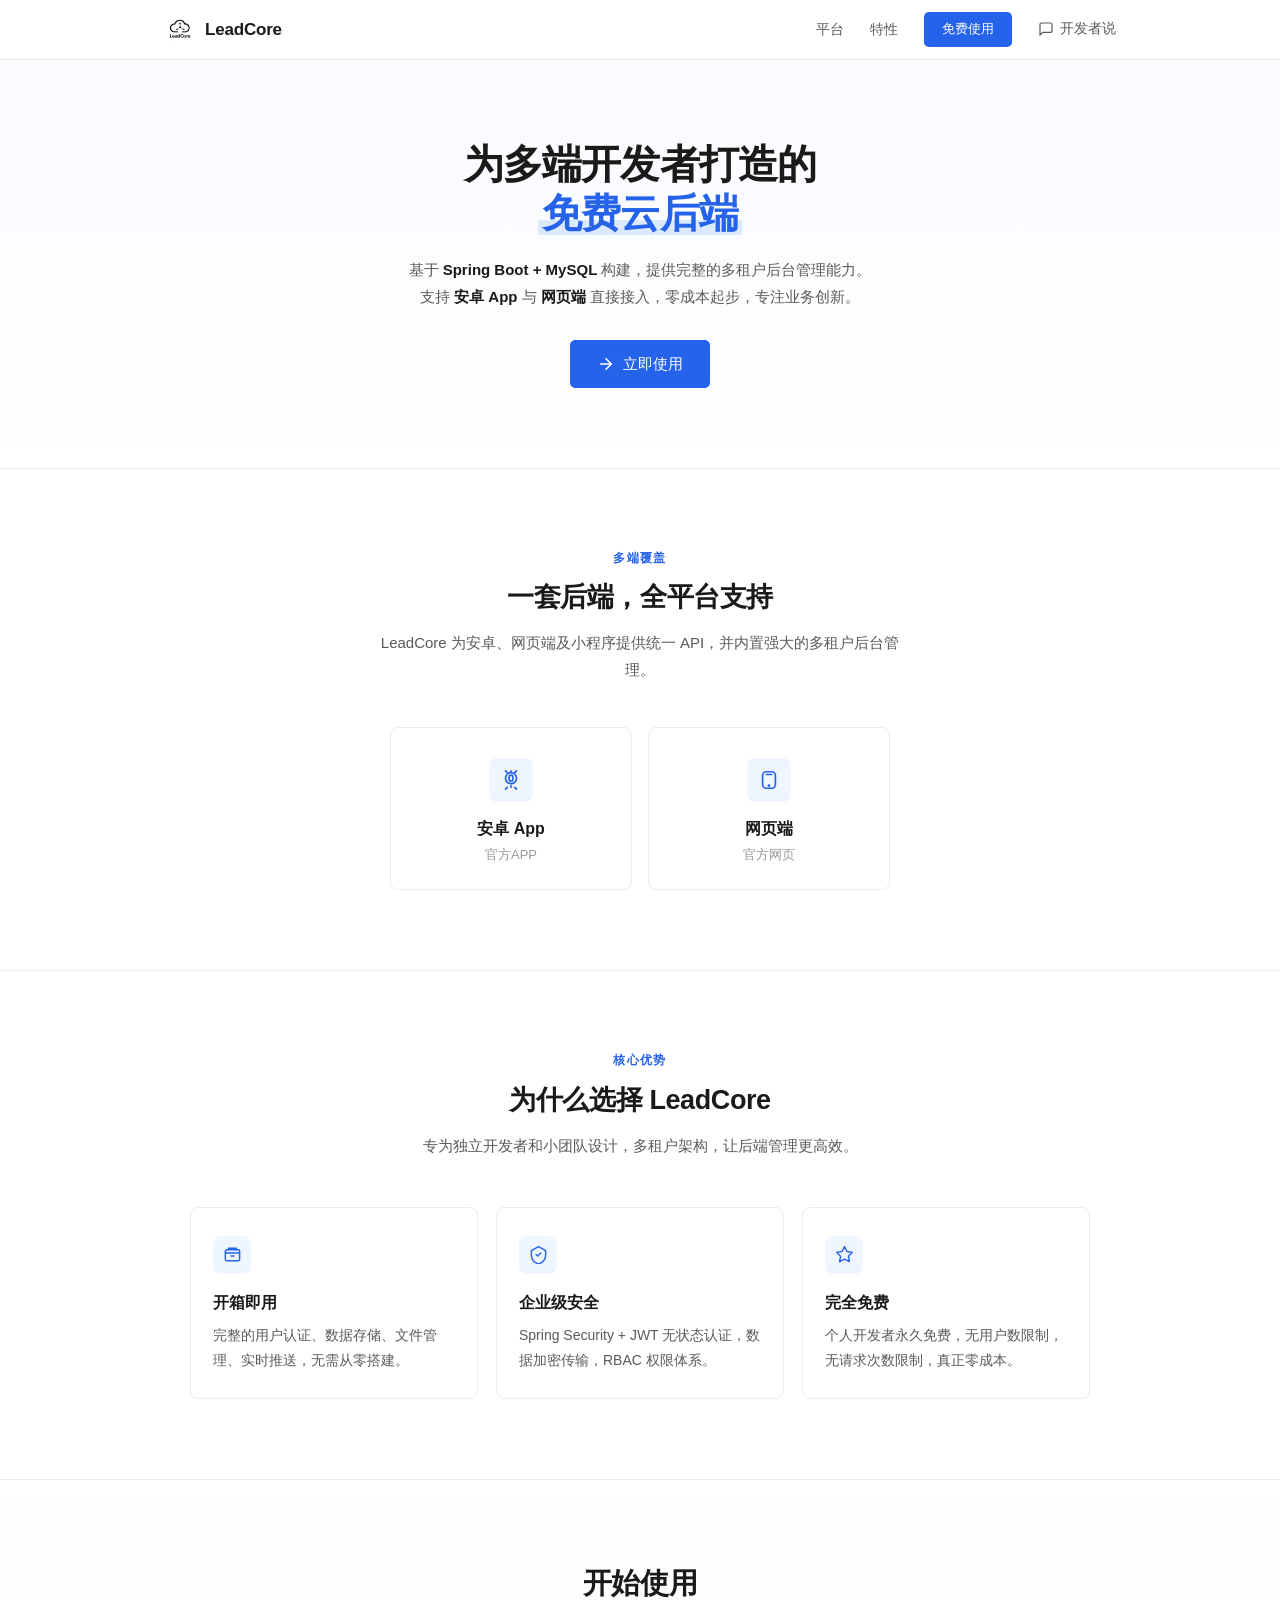
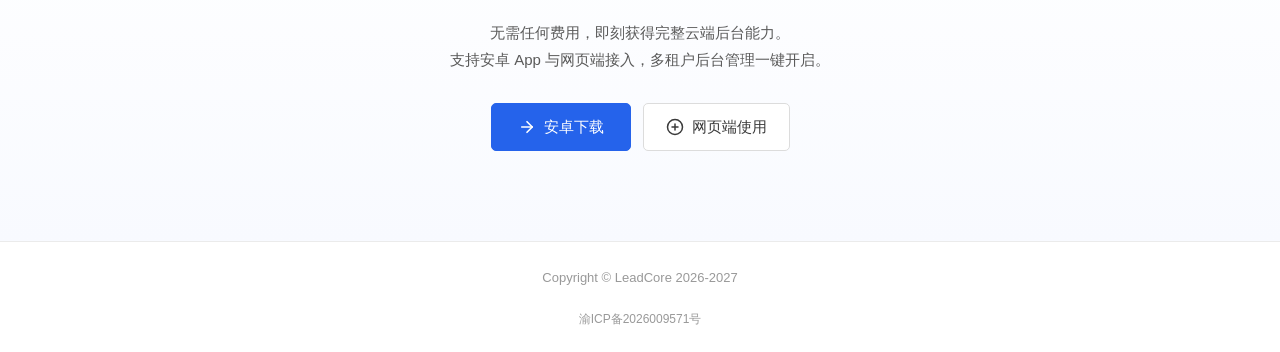
==== commit 96a952bb: "更新 index.html" ====
--- a/index.html
+++ b/index.html
@@ -1,12 +1,30 @@
 <!DOCTYPE html>
 <html lang="zh-CN">
-
 <head>
     <meta charset="UTF-8" />
     <meta name="viewport" content="width=device-width, initial-scale=1.0, maximum-scale=1.0, user-scalable=no" />
     <title>LeadCore</title>
+
+    <meta name="description" content="LeadCore 是一款永久免费的多租户云后端，基于 Spring Boot + MySQL 构建，支持安卓 App 与网页端接入，提供用户认证、数据存储、后台管理等能力。" />
+    <meta name="keywords" content="LeadCore,免费后端,云后端,BaaS,多租户,Spring Boot,安卓后端,小程序后端,后端云服务,iapp云后台,云后台" />
+    <meta name="author" content="Leader" />
+    <meta name="robots" content="index, follow" />
+
+    <meta property="og:type" content="website" />
+    <meta property="og:title" content="LeadCore" />
+    <meta property="og:description" content="永久免费的多租户云后端，安卓 App 与网页端共用一套 API，开箱即用。" />
+    <meta property="og:image" content="assets/lc.jpg" />
+    <meta property="og:url" content="https://dlc.leadcore.levaer.cn:154/" />
+
+    <meta name="twitter:card" content="summary" />
+    <meta name="twitter:title" content="LeadCore" />
+    <meta name="twitter:description" content="永久免费的多租户云后端，安卓 App 与网页端共用一套 API。" />
+    <meta name="twitter:image" content="assets/lc.jpg" />
+
     <link rel="stylesheet" href="css/style.css" />
     <link rel="icon" type="image/jpeg" href="assets/lc.jpg" />
+    <link rel="apple-touch-icon" href="assets/lc.jpg" />
+    <link rel="canonical" href="https://dlc.leadcore.levaer.cn:154/" />
 </head>
 
 <body>
--- a/css/style.css
+++ b/css/style.css
@@ -1,753 +1,670 @@
 * {
-    margin: 0;
-    padding: 0;
-    box-sizing: border-box;
+  margin: 0;
+  padding: 0;
+  box-sizing: border-box;
 }
 
 html {
-    -webkit-text-size-adjust: 100%;
+  -webkit-text-size-adjust: 100%;
 }
 
 body {
-    font-family: -apple-system, BlinkMacSystemFont, "Segoe UI", Roboto, "Helvetica Neue", Arial, "PingFang SC", "Microsoft YaHei", sans-serif;
-    background: #f5f7fa;
-    color: #303133;
-    line-height: 1.6;
-    min-height: 100vh;
-    overflow-x: hidden;
-}
-
-::-webkit-scrollbar {
-    width: 6px;
-    height: 6px;
-}
-::-webkit-scrollbar-track {
-    background: #f0f2f5;
-}
-::-webkit-scrollbar-thumb {
-    background: #c0c4cc;
-    border-radius: 10px;
-}
-::-webkit-scrollbar-thumb:hover {
-    background: #a0a4aa;
-}
-
-.glow {
-    position: fixed;
-    top: 0;
+  font-family: -apple-system, BlinkMacSystemFont, "Segoe UI", Roboto, "Helvetica Neue", Arial, "PingFang SC", "Microsoft YaHei", sans-serif;
+  background: #ffffff;
+  color: #1a1a1a;
+  line-height: 1.6;
+  min-height: 100vh;
+  overflow-x: hidden;
+}
+
+a {
+  text-decoration: none;
+  color: inherit;
+}
+
+.container {
+  max-width: 1000px;
+  margin: 0 auto;
+  padding: 0 24px;
+  text-align: center;
+}
+
+.header {
+  position: fixed;
+  top: 0;
+  left: 0;
+  width: 100%;
+  z-index: 100;
+  background: rgba(255, 255, 255, 0.92);
+  backdrop-filter: blur(10px);
+  -webkit-backdrop-filter: blur(10px);
+  border-bottom: 1px solid #ebebeb;
+  padding: 12px 0;
+  transition: box-shadow 0.2s;
+}
+
+.header.scrolled {
+  box-shadow: 0 1px 10px rgba(37, 99, 235, 0.06);
+}
+
+.header-inner {
+  display: flex;
+  align-items: center;
+  justify-content: space-between;
+  text-align: left;
+}
+
+.logo {
+  display: flex;
+  align-items: center;
+  gap: 9px;
+  font-size: 17px;
+  font-weight: 600;
+  color: #1a1a1a;
+  flex-shrink: 0;
+  letter-spacing: -0.2px;
+}
+
+.logo-icon {
+  width: 32px;
+  height: 32px;
+  border-radius: 6px;
+  object-fit: cover;
+  flex-shrink: 0;
+  display: block;
+}
+
+.nav {
+  display: flex;
+  align-items: center;
+  gap: 26px;
+  font-size: 14px;
+}
+
+.nav > a {
+  color: #5a5a5a;
+  transition: color 0.2s;
+}
+
+.nav > a:hover {
+  color: #2563eb;
+}
+
+.nav-cta {
+  background: #2563eb;
+  color: #ffffff !important;
+  padding: 7px 18px;
+  border-radius: 5px;
+  font-weight: 500;
+  font-size: 13px;
+  transition: background 0.2s;
+}
+
+.nav-cta:hover {
+  background: #1d4ed8;
+}
+
+.nav-voice {
+  display: flex;
+  align-items: center;
+  gap: 6px;
+  background: none;
+  border: none;
+  font-family: inherit;
+  font-size: 14px;
+  color: #5a5a5a;
+  cursor: pointer;
+  padding: 2px 0;
+  transition: color 0.2s;
+}
+
+.nav-voice:hover {
+  color: #2563eb;
+}
+
+.nav-voice svg {
+  width: 16px;
+  height: 16px;
+  stroke: currentColor;
+  fill: none;
+  stroke-linecap: round;
+  stroke-linejoin: round;
+}
+
+.menu-btn {
+  display: none;
+  flex-direction: column;
+  gap: 5px;
+  background: none;
+  border: none;
+  cursor: pointer;
+  padding: 4px;
+}
+
+.menu-btn span {
+  display: block;
+  width: 22px;
+  height: 2px;
+  background: #1a1a1a;
+  border-radius: 2px;
+  transition: transform 0.25s, opacity 0.25s;
+}
+
+.menu-btn.active span:nth-child(1) {
+  transform: translateY(7px) rotate(45deg);
+}
+
+.menu-btn.active span:nth-child(2) {
+  opacity: 0;
+}
+
+.menu-btn.active span:nth-child(3) {
+  transform: translateY(-7px) rotate(-45deg);
+}
+
+.hero {
+  padding: 140px 0 80px;
+  border-bottom: 1px solid #ebebeb;
+  background: linear-gradient(180deg, #f8faff 0%, #ffffff 100%);
+}
+
+.hero-content {
+  max-width: 660px;
+  margin: 0 auto;
+}
+
+.hero-badge {
+  display: inline-block;
+  background: #eff6ff;
+  color: #2563eb;
+  padding: 4px 14px;
+  border-radius: 4px;
+  font-size: 13px;
+  font-weight: 500;
+  margin-bottom: 22px;
+}
+
+.hero h1 {
+  font-size: 40px;
+  font-weight: 700;
+  line-height: 1.22;
+  letter-spacing: -0.8px;
+  color: #1a1a1a;
+  margin-bottom: 18px;
+}
+
+.hero h1 .highlight {
+  color: #2563eb;
+  background: linear-gradient(transparent 65%, #dbeafe 65%);
+  padding: 0 4px;
+}
+
+.hero p {
+  font-size: 15px;
+  color: #5a5a5a;
+  line-height: 1.8;
+  margin-bottom: 30px;
+  max-width: 560px;
+  margin-left: auto;
+  margin-right: auto;
+}
+
+.hero p strong {
+  color: #1a1a1a;
+  font-weight: 600;
+}
+
+.hero-buttons {
+  display: flex;
+  flex-wrap: wrap;
+  gap: 12px;
+  justify-content: center;
+}
+
+.btn-primary {
+  display: inline-flex;
+  align-items: center;
+  gap: 8px;
+  background: #2563eb;
+  padding: 11px 26px;
+  border-radius: 5px;
+  font-weight: 500;
+  font-size: 15px;
+  color: #ffffff;
+  border: 1px solid #2563eb;
+  cursor: pointer;
+  transition: background 0.2s, border-color 0.2s, box-shadow 0.2s;
+}
+
+.btn-primary:hover {
+  background: #1d4ed8;
+  border-color: #1d4ed8;
+  box-shadow: 0 6px 16px rgba(37, 99, 235, 0.18);
+}
+
+.btn-secondary {
+  display: inline-flex;
+  align-items: center;
+  gap: 8px;
+  background: #ffffff;
+  border: 1px solid #dcdcdc;
+  padding: 11px 22px;
+  border-radius: 5px;
+  font-weight: 500;
+  font-size: 15px;
+  color: #3a3a3a;
+  cursor: pointer;
+  transition: border-color 0.2s, color 0.2s, background 0.2s;
+}
+
+.btn-secondary:hover {
+  border-color: #2563eb;
+  color: #2563eb;
+  background: #f8faff;
+}
+
+.section-label {
+  font-size: 12px;
+  font-weight: 600;
+  letter-spacing: 1.4px;
+  text-transform: uppercase;
+  color: #2563eb;
+  margin-bottom: 8px;
+}
+
+.section-title {
+  font-size: 27px;
+  font-weight: 700;
+  letter-spacing: -0.4px;
+  color: #1a1a1a;
+  margin-bottom: 10px;
+}
+
+.section-desc {
+  font-size: 15px;
+  color: #5a5a5a;
+  max-width: 520px;
+  line-height: 1.8;
+  margin-left: auto;
+  margin-right: auto;
+}
+
+.platforms {
+  padding: 80px 0;
+  border-bottom: 1px solid #ebebeb;
+}
+
+.platform-grid {
+  display: grid;
+  grid-template-columns: repeat(2, 1fr);
+  gap: 16px;
+  max-width: 500px;
+  margin: 44px auto 0;
+}
+
+.platform-card {
+  background: #ffffff;
+  border: 1px solid #ebebeb;
+  border-radius: 8px;
+  padding: 30px 16px 24px;
+  text-align: center;
+  transition: border-color 0.2s, box-shadow 0.2s;
+}
+
+.platform-card:hover {
+  border-color: #bfdbfe;
+  box-shadow: 0 8px 24px rgba(37, 99, 235, 0.08);
+}
+
+.platform-icon {
+  width: 44px;
+  height: 44px;
+  margin: 0 auto 14px;
+  border-radius: 8px;
+  display: flex;
+  align-items: center;
+  justify-content: center;
+  background: #eff6ff;
+  color: #2563eb;
+}
+
+.platform-icon svg {
+  width: 22px;
+  height: 22px;
+  stroke: currentColor;
+  fill: none;
+  stroke-linecap: round;
+  stroke-linejoin: round;
+}
+
+.platform-card h3 {
+  font-size: 16px;
+  font-weight: 600;
+  color: #1a1a1a;
+  margin-bottom: 3px;
+}
+
+.platform-card p {
+  font-size: 13px;
+  color: #999999;
+}
+
+.features {
+  padding: 80px 0;
+  border-bottom: 1px solid #ebebeb;
+}
+
+.features .section-header {
+  text-align: center;
+  margin-bottom: 48px;
+}
+
+.features-grid {
+  display: grid;
+  grid-template-columns: repeat(3, 1fr);
+  gap: 18px;
+  max-width: 900px;
+  margin: 0 auto;
+}
+
+.feature-card {
+  background: #ffffff;
+  border: 1px solid #ebebeb;
+  border-radius: 8px;
+  padding: 28px 22px 26px;
+  text-align: left;
+  transition: border-color 0.2s, box-shadow 0.2s;
+}
+
+.feature-card:hover {
+  border-color: #bfdbfe;
+  box-shadow: 0 8px 24px rgba(37, 99, 235, 0.08);
+}
+
+.feature-icon {
+  width: 38px;
+  height: 38px;
+  border-radius: 8px;
+  display: flex;
+  align-items: center;
+  justify-content: center;
+  background: #eff6ff;
+  color: #2563eb;
+  margin-bottom: 16px;
+}
+
+.feature-icon svg {
+  width: 19px;
+  height: 19px;
+  stroke: currentColor;
+  fill: none;
+  stroke-linecap: round;
+  stroke-linejoin: round;
+}
+
+.feature-card h3 {
+  font-size: 16px;
+  font-weight: 600;
+  color: #1a1a1a;
+  margin-bottom: 8px;
+}
+
+.feature-card p {
+  font-size: 14px;
+  color: #5a5a5a;
+  line-height: 1.75;
+}
+
+.cta {
+  padding: 80px 0 90px;
+  border-bottom: 1px solid #ebebeb;
+  text-align: center;
+  background: linear-gradient(180deg, #ffffff 0%, #f8faff 100%);
+}
+
+.cta h2 {
+  font-size: 29px;
+  font-weight: 700;
+  color: #1a1a1a;
+  letter-spacing: -0.4px;
+  margin-bottom: 12px;
+}
+
+.cta p {
+  font-size: 15px;
+  color: #5a5a5a;
+  max-width: 520px;
+  margin: 0 auto 30px;
+  line-height: 1.8;
+}
+
+.download-group {
+  display: flex;
+  flex-wrap: wrap;
+  gap: 12px;
+  justify-content: center;
+}
+
+.footer {
+  padding: 26px 0 4px;
+}
+
+.footer .container {
+  display: flex;
+  justify-content: center;
+  align-items: center;
+}
+
+.footer-copy {
+  font-size: 13px;
+  color: #999999;
+}
+
+.icp-bar {
+  padding: 12px 0 22px;
+  text-align: center;
+}
+
+.icp-bar a {
+  color: #999999;
+  font-size: 12px;
+  transition: color 0.2s;
+}
+
+.icp-bar a:hover {
+  color: #2563eb;
+}
+
+.voice-modal-overlay {
+  position: fixed;
+  top: 0;
+  left: 0;
+  width: 100%;
+  height: 100%;
+  background: rgba(15, 23, 42, 0.4);
+  z-index: 999;
+  display: none;
+  align-items: center;
+  justify-content: center;
+  padding: 20px;
+  opacity: 0;
+  transition: opacity 0.25s;
+}
+
+.voice-modal-overlay.active {
+  display: flex;
+  opacity: 1;
+}
+
+.voice-modal {
+  background: #ffffff;
+  border-radius: 10px;
+  max-width: 520px;
+  width: 100%;
+  padding: 40px 36px 34px;
+  position: relative;
+  text-align: left;
+  box-shadow: 0 20px 50px rgba(15, 23, 42, 0.15);
+}
+
+.voice-modal-close {
+  position: absolute;
+  top: 14px;
+  right: 16px;
+  background: none;
+  border: none;
+  font-size: 20px;
+  line-height: 1;
+  color: #999999;
+  cursor: pointer;
+  padding: 4px;
+  transition: color 0.2s;
+}
+
+.voice-modal-close:hover {
+  color: #2563eb;
+}
+
+.voice-modal-quote {
+  font-size: 42px;
+  color: #2563eb;
+  opacity: 0.12;
+  line-height: 1;
+  display: block;
+  margin-bottom: -6px;
+  font-family: Georgia, serif;
+}
+
+.voice-modal-text {
+  font-size: 16px;
+  line-height: 1.9;
+  color: #1a1a1a;
+  margin: 10px 0 22px;
+}
+
+.voice-modal-divider {
+  width: 36px;
+  height: 2px;
+  background: #2563eb;
+  opacity: 0.3;
+  margin: 0 auto 14px;
+}
+
+.voice-modal-author {
+  font-weight: 600;
+  color: #5a5a5a;
+  font-size: 14px;
+  text-align: center;
+}
+
+@media (max-width: 900px) {
+  .hero h1 {
+    font-size: 34px;
+  }
+  .features-grid {
+    grid-template-columns: 1fr 1fr;
+  }
+}
+
+@media (max-width: 640px) {
+  .nav {
+    display: none;
+    flex-direction: column;
+    position: absolute;
+    top: 100%;
     left: 0;
     width: 100%;
-    height: 100%;
-    pointer-events: none;
-    z-index: 0;
-    background: radial-gradient(600px circle at var(--x, 50%) var(--y, 50%), rgba(64, 158, 255, 0.06), transparent 70%);
-}
-
-.container {
-    max-width: 1100px;
-    margin: 0 auto;
-    padding: 0 24px;
-    position: relative;
-    z-index: 1;
-    text-align: center;
-}
-
-a {
-    text-decoration: none;
-    color: inherit;
-}
-
-.navbar {
-    position: fixed;
-    top: 0;
-    left: 0;
-    width: 100%;
-    z-index: 100;
-    background: rgba(255, 255, 255, 0.80);
-    backdrop-filter: blur(14px);
-    -webkit-backdrop-filter: blur(14px);
-    padding: 12px 0;
-    border-bottom: 1px solid rgba(0, 0, 0, 0.04);
-    transition: box-shadow 0.3s;
-}
-.navbar.scrolled {
-    box-shadow: 0 2px 12px 0 rgba(0, 0, 0, 0.06);
-}
-.navbar .container {
+    background: #ffffff;
+    border-bottom: 1px solid #ebebeb;
+    padding: 22px 0 26px;
+    gap: 18px;
+  }
+  .nav.open {
     display: flex;
-    align-items: center;
-    justify-content: space-between;
-    text-align: left;
-}
-
-.logo {
+  }
+  .nav-voice {
+    justify-content: center;
+  }
+  .menu-btn {
     display: flex;
-    align-items: center;
+  }
+  .hero {
+    padding: 120px 0 60px;
+  }
+  .hero h1 {
+    font-size: 27px;
+    letter-spacing: -0.4px;
+  }
+  .hero p {
+    font-size: 14px;
+  }
+  .hero-buttons {
+    flex-direction: column;
+    align-items: stretch;
+  }
+  .btn-primary,
+  .btn-secondary {
+    justify-content: center;
+  }
+  .platform-grid {
+    grid-template-columns: 1fr 1fr;
     gap: 10px;
-    font-size: 20px;
-    font-weight: 700;
-    color: #303133;
-    flex-shrink: 0;
-}
-.logo-icon {
-    width: 34px;
-    height: 34px;
-    border-radius: 8px;
-    background: linear-gradient(135deg, #409EFF, #337ecc);
-    display: flex;
-    align-items: center;
-    justify-content: center;
-    font-size: 17px;
-    font-weight: 700;
-    color: #fff;
-    flex-shrink: 0;
-    letter-spacing: -0.3px;
-    box-shadow: 0 2px 8px rgba(64, 158, 255, 0.30);
-}
-
-.nav-links {
-    display: flex;
-    align-items: center;
-    gap: 28px;
-    list-style: none;
+    max-width: 100%;
+  }
+  .platform-card {
+    padding: 22px 10px 18px;
+  }
+  .platform-card h3 {
+    font-size: 15px;
+  }
+  .features-grid {
+    grid-template-columns: 1fr;
+    gap: 12px;
+  }
+  .feature-card {
+    padding: 24px 20px 22px;
+  }
+  .section-title {
+    font-size: 23px;
+  }
+  .section-desc {
     font-size: 14px;
-    font-weight: 500;
-}
-.nav-links a {
-    color: #606266;
-    transition: color 0.25s;
-    position: relative;
-}
-.nav-links a:hover {
-    color: #409EFF;
-}
-.nav-links a::after {
-    content: '';
-    position: absolute;
-    bottom: -4px;
-    left: 0;
-    width: 0;
-    height: 2px;
-    background: #409EFF;
-    transition: width 0.25s;
-    border-radius: 2px;
-}
-.nav-links a:hover::after {
-    width: 100%;
-}
-.nav-cta {
-    background: #409EFF;
-    padding: 7px 22px;
-    border-radius: 20px;
-    color: #fff !important;
-    font-weight: 600;
-    font-size: 13px;
-    transition: background 0.25s, transform 0.15s;
-}
-.nav-cta:hover {
-    background: #337ecc;
-    color: #fff !important;
-    transform: translateY(-1px);
-}
-.nav-cta::after {
-    display: none !important;
-}
-
-.nav-voice-trigger {
-    cursor: pointer;
-    color: #606266;
-    transition: color 0.25s;
-    font-weight: 500;
-    display: flex;
-    align-items: center;
-    gap: 6px;
+  }
+  .cta h2 {
+    font-size: 23px;
+  }
+  .cta p {
     font-size: 14px;
-    padding: 4px 8px;
-    border-radius: 6px;
-    background: transparent;
-    border: none;
-    font-family: inherit;
-}
-.nav-voice-trigger:hover {
-    color: #409EFF;
-    background: rgba(64, 158, 255, 0.06);
-}
-.nav-voice-trigger .icon-svg {
-    width: 18px;
-    height: 18px;
-    stroke: currentColor;
-    stroke-width: 2;
-    fill: none;
-    stroke-linecap: round;
-    stroke-linejoin: round;
-}
-
-.hamburger {
-    display: none;
+  }
+  .download-group {
     flex-direction: column;
-    gap: 5px;
-    cursor: pointer;
-    padding: 4px;
-    background: transparent;
-    border: none;
-}
-.hamburger span {
-    display: block;
-    width: 26px;
-    height: 2.5px;
-    background: #303133;
-    border-radius: 4px;
-    transition: 0.3s;
-}
-.hamburger.active span:nth-child(1) {
-    transform: rotate(45deg) translate(5px, 5px);
-}
-.hamburger.active span:nth-child(2) {
-    opacity: 0;
-}
-.hamburger.active span:nth-child(3) {
-    transform: rotate(-45deg) translate(5px, -5px);
-}
-
-.hero {
-    padding: 120px 0 70px;
-    background: transparent;
-    border-bottom: 1px solid rgba(0, 0, 0, 0.04);
-}
-.hero .container {
-    display: block;
-    text-align: center;
-}
-.hero-content {
-    max-width: 100%;
-    margin: 0 auto;
-}
-.hero-badge {
-    display: inline-block;
-    background: #ecf5ff;
-    color: #409EFF;
-    padding: 3px 14px;
-    border-radius: 30px;
-    font-size: 13px;
-    font-weight: 600;
-    margin-bottom: 18px;
-}
-.hero h1 {
-    font-size: 42px;
-    font-weight: 800;
-    line-height: 1.15;
-    letter-spacing: -1px;
-    color: #303133;
-    margin-bottom: 16px;
-}
-.hero h1 .highlight {
-    color: #409EFF;
-}
-.hero p {
-    font-size: 17px;
-    color: #606266;
-    line-height: 1.7;
-    margin-bottom: 26px;
-    max-width: 600px;
-    margin-left: auto;
-    margin-right: auto;
-}
-.hero-buttons {
-    display: flex;
-    flex-wrap: wrap;
-    gap: 12px;
-    justify-content: center;
-}
-
-.btn-primary {
-    display: inline-flex;
-    align-items: center;
+    align-items: stretch;
+  }
+  .voice-modal {
+    padding: 34px 24px 28px;
+  }
+  .voice-modal-text {
+    font-size: 15px;
+  }
+  .container {
+    padding: 0 18px;
+  }
+}
+
+@media (max-width: 380px) {
+  .hero h1 {
+    font-size: 24px;
+  }
+  .platform-grid {
     gap: 8px;
-    background: #409EFF;
-    padding: 11px 30px;
-    border-radius: 40px;
-    font-weight: 600;
-    font-size: 15px;
-    color: #fff;
-    border: none;
-    cursor: pointer;
-    transition: background 0.2s, transform 0.15s;
-}
-.btn-primary:hover {
-    background: #337ecc;
-    transform: translateY(-2px);
-}
-
-.btn-secondary {
-    display: inline-flex;
-    align-items: center;
-    gap: 8px;
-    background: #fff;
-    border: 1px solid #dcdfe6;
-    padding: 11px 26px;
-    border-radius: 40px;
-    font-weight: 500;
-    font-size: 15px;
-    color: #606266;
-    cursor: pointer;
-    transition: background 0.2s, border-color 0.2s, transform 0.15s;
-}
-.btn-secondary:hover {
-    background: #f5f7fa;
-    border-color: #c0c4cc;
-    transform: translateY(-2px);
-}
-
-.section-label {
+  }
+  .platform-card {
+    padding: 18px 8px 14px;
+  }
+  .platform-card h3 {
+    font-size: 14px;
+  }
+  .platform-card p {
     font-size: 12px;
-    font-weight: 600;
-    letter-spacing: 1.2px;
-    text-transform: uppercase;
-    color: #909399;
-    margin-bottom: 6px;
-}
-.section-title {
-    font-size: 30px;
-    font-weight: 700;
-    letter-spacing: -0.4px;
-    color: #303133;
-    margin-bottom: 10px;
-}
-.section-desc {
-    font-size: 16px;
-    color: #606266;
-    max-width: 520px;
-    line-height: 1.7;
-    margin-left: auto;
-    margin-right: auto;
-}
-
-.platforms {
-    padding: 70px 0;
-    border-bottom: 1px solid rgba(0, 0, 0, 0.04);
-    background: transparent;
-}
-.platform-grid {
-    display: grid;
-    grid-template-columns: repeat(2, 1fr);
-    gap: 20px;
-    max-width: 500px;
-    margin: 40px auto 0;
-    justify-content: center;
-}
-.platform-card {
-    background: #ffffff;
-    border-radius: 16px;
-    padding: 24px 16px 20px;
-    text-align: center;
-    transition: transform 0.2s, box-shadow 0.2s;
-    border: 1px solid rgba(0, 0, 0, 0.02);
-}
-.platform-card:hover {
-    transform: translateY(-4px);
-    box-shadow: 0 8px 24px rgba(0, 0, 0, 0.05);
-}
-.platform-icon {
-    width: 48px;
-    height: 48px;
-    margin: 0 auto 12px;
-    border-radius: 12px;
-    display: flex;
-    align-items: center;
-    justify-content: center;
-    background: #ecf5ff;
-    color: #409EFF;
-}
-.platform-icon svg {
-    width: 24px;
-    height: 24px;
-    stroke: currentColor;
-    stroke-width: 1.8;
-    fill: none;
-    stroke-linecap: round;
-    stroke-linejoin: round;
-}
-.platform-card h3 {
-    font-size: 17px;
-    font-weight: 600;
-    color: #303133;
-    margin-bottom: 2px;
-}
-.platform-card p {
-    font-size: 13px;
-    color: #909399;
-}
-
-.features {
-    padding: 70px 0;
-    border-bottom: 1px solid rgba(0, 0, 0, 0.04);
-    background: transparent;
-}
-.features .section-header {
-    text-align: center;
-    margin-bottom: 44px;
-}
-.features-grid {
-    display: grid;
-    grid-template-columns: repeat(3, 1fr);
-    gap: 24px;
-    max-width: 900px;
-    margin: 0 auto;
-    justify-content: center;
-}
-.feature-card {
-    background: #ffffff;
-    border-radius: 16px;
-    padding: 28px 24px 24px;
-    transition: transform 0.2s, box-shadow 0.2s;
-    border: 1px solid rgba(0, 0, 0, 0.02);
-    text-align: center;
-}
-.feature-card:hover {
-    transform: translateY(-4px);
-    box-shadow: 0 8px 24px rgba(0, 0, 0, 0.05);
-}
-.feature-icon {
-    width: 40px;
-    height: 40px;
-    border-radius: 10px;
-    display: flex;
-    align-items: center;
-    justify-content: center;
-    background: #ecf5ff;
-    color: #409EFF;
-    margin: 0 auto 14px;
-}
-.feature-icon svg {
-    width: 20px;
-    height: 20px;
-    stroke: currentColor;
-    stroke-width: 1.8;
-    fill: none;
-    stroke-linecap: round;
-    stroke-linejoin: round;
-}
-.feature-card h3 {
-    font-size: 18px;
-    font-weight: 600;
-    color: #303133;
-    margin-bottom: 4px;
-}
-.feature-card p {
-    font-size: 14px;
-    color: #606266;
-    line-height: 1.7;
-}
-
-.cta {
-    padding: 70px 0 80px;
-    background: transparent;
-    text-align: center;
-    border-bottom: 1px solid rgba(0, 0, 0, 0.04);
-}
-.cta h2 {
-    font-size: 32px;
-    font-weight: 700;
-    color: #303133;
-    letter-spacing: -0.4px;
-    margin-bottom: 10px;
-}
-.cta p {
-    font-size: 17px;
-    color: #606266;
-    max-width: 520px;
-    margin: 0 auto 28px;
-    line-height: 1.7;
-}
-.cta .download-group {
-    display: flex;
-    flex-wrap: wrap;
-    gap: 16px;
-    justify-content: center;
-    margin-top: 10px;
-}
-.cta .btn-primary {
-    font-size: 16px;
-    padding: 13px 36px;
-}
-.cta .btn-secondary {
-    margin-left: 0;
-}
-
-.footer {
-    padding: 24px 0 0;
-    background: transparent;
-    border-top: 1px solid rgba(0, 0, 0, 0.04);
-}
-.footer .container {
-    display: flex;
-    justify-content: center;
-    align-items: center;
-    text-align: center;
-}
-.footer-copy {
-    font-size: 14px;
-    color: #909399;
-}
-
-.icp-bar {
-    padding: 14px 0 20px;
-    background: #f0f2f5;
-    border-top: 1px solid rgba(0, 0, 0, 0.04);
-    text-align: center;
-}
-.icp-bar a {
-    color: #909399;
-    font-size: 13px;
-    text-decoration: none;
-    transition: color 0.2s;
-    letter-spacing: 0.3px;
-}
-.icp-bar a:hover {
-    color: #606266;
-    text-decoration: underline;
-}
-
-.voice-modal-overlay {
-    position: fixed;
-    top: 0;
-    left: 0;
-    width: 100%;
-    height: 100%;
-    background: rgba(0, 0, 0, 0.35);
-    backdrop-filter: blur(4px);
-    -webkit-backdrop-filter: blur(4px);
-    z-index: 999;
-    display: none;
-    align-items: center;
-    justify-content: center;
-    padding: 20px;
-    opacity: 0;
-    transition: opacity 0.3s ease;
-}
-.voice-modal-overlay.active {
-    display: flex;
-    opacity: 1;
-}
-.voice-modal {
-    background: #ffffff;
-    border-radius: 20px;
-    max-width: 540px;
-    width: 100%;
-    padding: 40px 36px 36px;
-    box-shadow: 0 20px 60px rgba(0, 0, 0, 0.15);
-    position: relative;
-    transform: scale(0.92) translateY(10px);
-    transition: transform 0.35s cubic-bezier(0.34, 1.56, 0.64, 1), opacity 0.3s ease;
-    opacity: 0;
-    text-align: left;
-}
-.voice-modal-overlay.active .voice-modal {
-    transform: scale(1) translateY(0);
-    opacity: 1;
-}
-.voice-modal-close {
-    position: absolute;
-    top: 16px;
-    right: 20px;
-    background: none;
-    border: none;
-    font-size: 28px;
-    line-height: 1;
-    color: #909399;
-    cursor: pointer;
-    transition: color 0.2s, transform 0.2s;
-    padding: 4px;
-    border-radius: 8px;
-}
-.voice-modal-close:hover {
-    color: #303133;
-    transform: rotate(90deg);
-}
-.voice-modal-quote {
-    font-size: 48px;
-    color: #409EFF;
-    opacity: 0.15;
-    line-height: 1;
-    margin-bottom: -6px;
-    display: block;
-    font-family: Georgia, serif;
-}
-.voice-modal-text {
-    font-size: 18px;
-    line-height: 1.9;
-    color: #303133;
-    margin: 8px 0 18px;
-    letter-spacing: 0.2px;
-}
-.voice-modal-divider {
-    width: 48px;
-    height: 2px;
-    background: #409EFF;
-    opacity: 0.25;
-    margin: 0 auto 16px;
-    border-radius: 2px;
-}
-.voice-modal-author {
-    font-weight: 600;
-    color: #606266;
-    font-size: 15px;
-    letter-spacing: 0.5px;
-    text-align: center;
-}
-
-@media (max-width: 1024px) {
-    .hero h1 {
-        font-size: 36px;
-    }
-}
-
-@media (max-width: 900px) {
-    .hero {
-        padding: 100px 0 50px;
-    }
-    .features-grid {
-        grid-template-columns: 1fr 1fr;
-        max-width: 100%;
-    }
-}
-
-@media (max-width: 640px) {
-    .nav-links {
-        display: none;
-        flex-direction: column;
-        position: absolute;
-        top: 100%;
-        left: 0;
-        width: 100%;
-        background: rgba(255, 255, 255, 0.95);
-        padding: 20px 0 28px;
-        gap: 16px;
-        border-bottom: 1px solid rgba(0, 0, 0, 0.04);
-        text-align: center;
-    }
-    .nav-links.open {
-        display: flex;
-    }
-    .hamburger {
-        display: flex;
-    }
-    .hero h1 {
-        font-size: 28px;
-    }
-    .hero p {
-        font-size: 16px;
-        max-width: 100%;
-    }
-    .hero-buttons {
-        flex-direction: column;
-        align-items: center;
-    }
-    .btn-primary,
-    .btn-secondary {
-        width: 100%;
-        justify-content: center;
-    }
-    .platform-grid {
-        grid-template-columns: 1fr 1fr;
-        max-width: 100%;
-        gap: 10px;
-    }
-    .platform-card {
-        padding: 18px 10px 16px;
-    }
-    .platform-card h3 {
-        font-size: 15px;
-    }
-    .platform-card p {
-        font-size: 12px;
-    }
-    .platform-icon {
-        width: 42px;
-        height: 42px;
-    }
-    .platform-icon svg {
-        width: 20px;
-        height: 20px;
-    }
-    .features-grid {
-        grid-template-columns: 1fr;
-        max-width: 100%;
-        gap: 14px;
-    }
-    .feature-card {
-        padding: 22px 18px;
-    }
-    .section-title {
-        font-size: 24px;
-    }
-    .section-desc {
-        font-size: 14px;
-        max-width: 100%;
-    }
-    .cta h2 {
-        font-size: 24px;
-    }
-    .cta p {
-        font-size: 15px;
-        max-width: 100%;
-    }
-    .logo {
-        font-size: 18px;
-    }
-    .logo-icon {
-        width: 30px;
-        height: 30px;
-        font-size: 15px;
-    }
-    .icp-bar {
-        padding: 12px 0 16px;
-    }
-    .icp-bar a {
-        font-size: 12px;
-    }
-    .nav-voice-trigger {
-        font-size: 14px;
-    }
-    .nav-voice-trigger .icon-svg {
-        width: 16px;
-        height: 16px;
-    }
-    .cta .download-group {
-        flex-direction: column;
-        align-items: center;
-    }
-    .cta .btn-secondary {
-        margin-left: 0;
-    }
-}
-
-@media (max-width: 400px) {
-    .platform-grid {
-        grid-template-columns: 1fr 1fr;
-        gap: 8px;
-    }
-    .platform-card {
-        padding: 14px 6px 12px;
-    }
-    .platform-card h3 {
-        font-size: 13px;
-    }
-    .platform-card p {
-        font-size: 11px;
-    }
-    .platform-icon {
-        width: 36px;
-        height: 36px;
-    }
-    .platform-icon svg {
-        width: 18px;
-        height: 18px;
-    }
-    .hero h1 {
-        font-size: 24px;
-    }
-    .container {
-        padding: 0 16px;
-    }
-}
+  }
+}
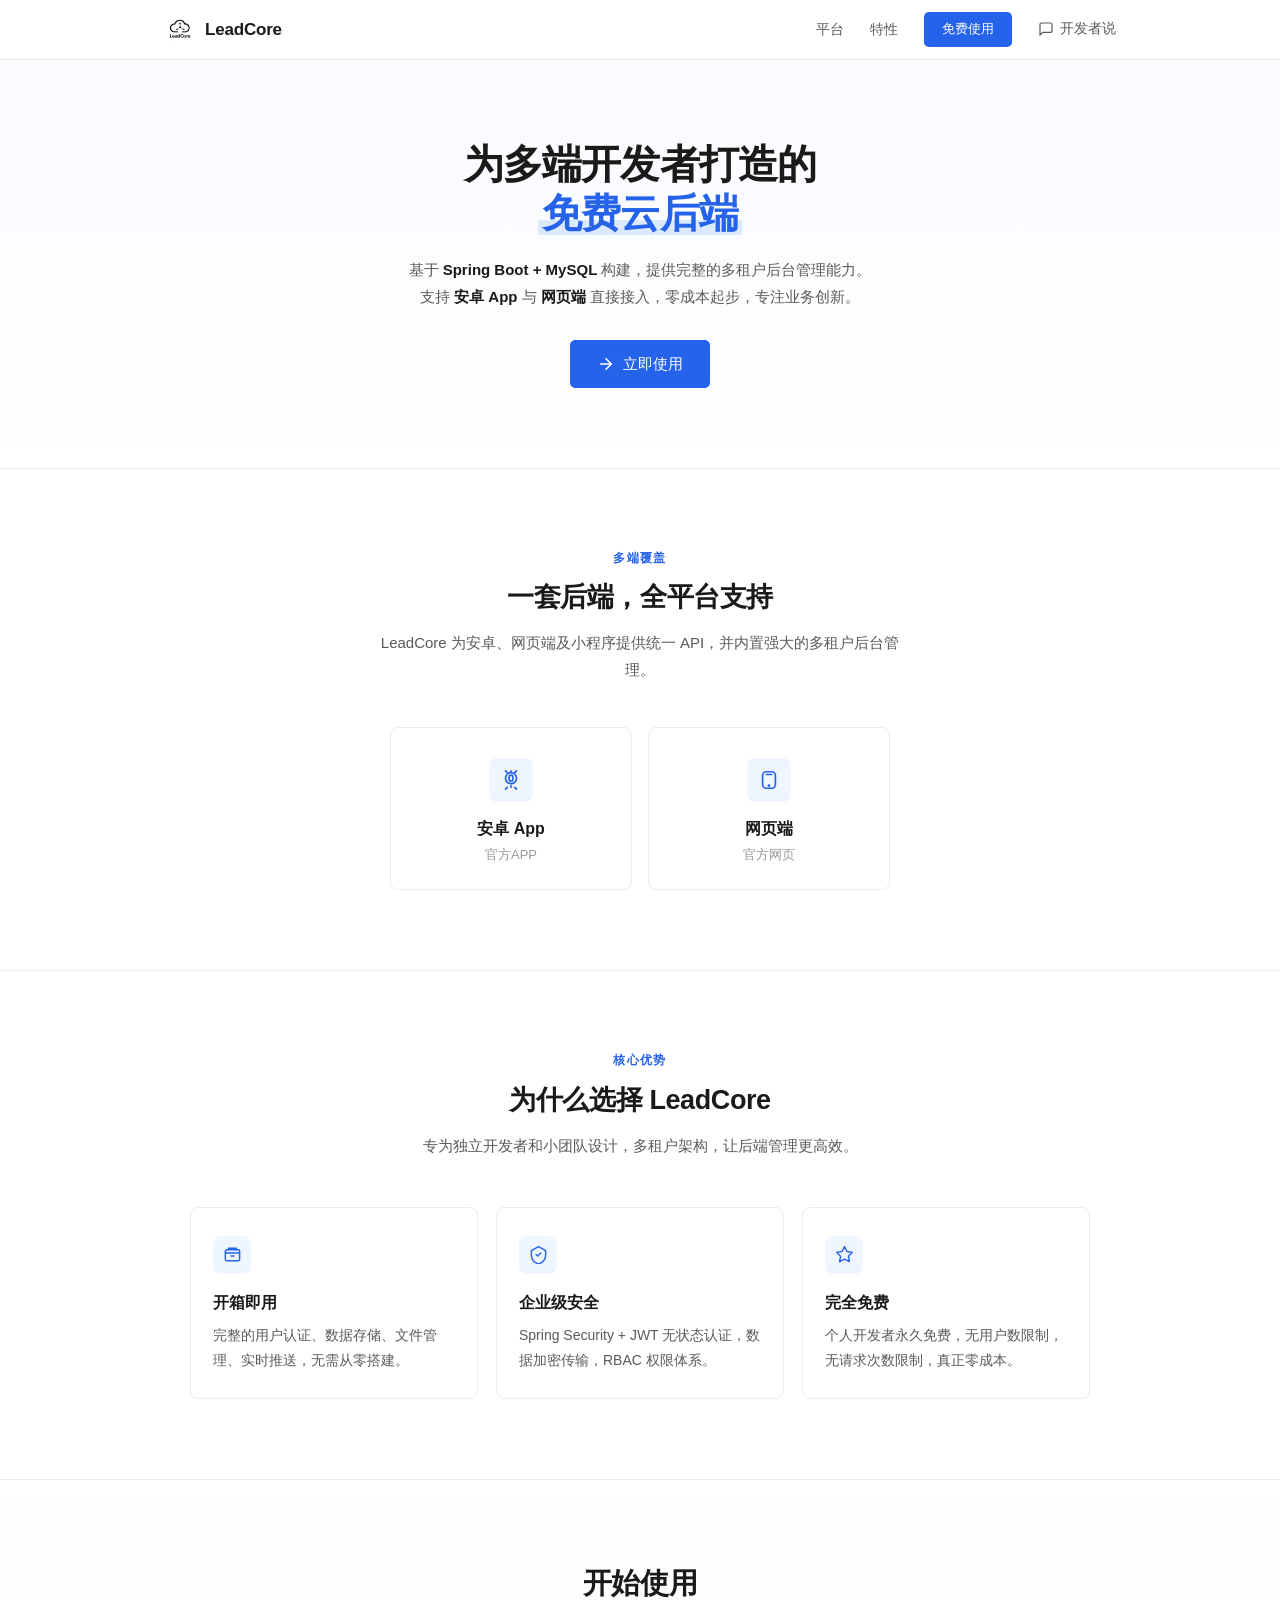
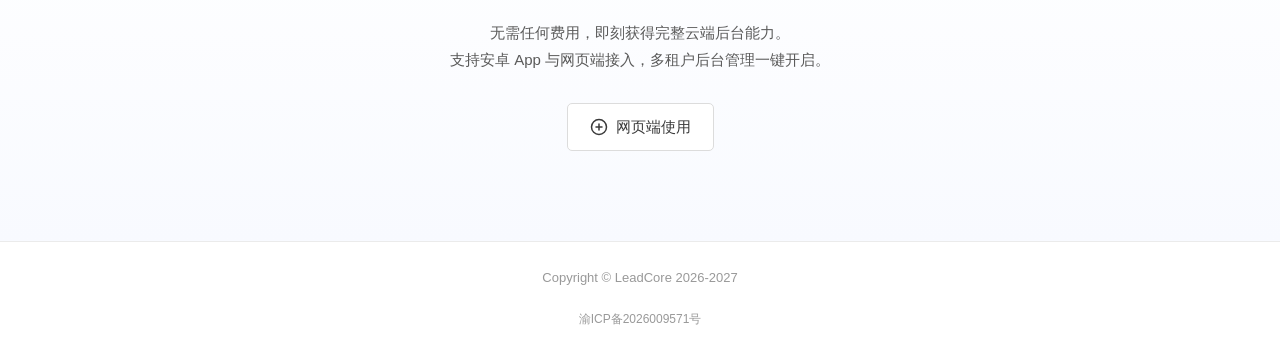
==== commit 2f00ae13: "更新 index.html 不提供安卓客户端的LeadCore下载" ====
--- a/index.html
+++ b/index.html
@@ -6,7 +6,7 @@
     <title>LeadCore</title>
 
     <meta name="description" content="LeadCore 是一款永久免费的多租户云后端，基于 Spring Boot + MySQL 构建，支持安卓 App 与网页端接入，提供用户认证、数据存储、后台管理等能力。" />
-    <meta name="keywords" content="LeadCore,免费后端,云后端,BaaS,多租户,Spring Boot,安卓后端,小程序后端,后端云服务,iapp云后台,云后台" />
+    <meta name="keywords" content="LeadCore,免费后端,云后端,BaaS,多租户,Spring Boot,安卓后端,小程序后端,后端云服务,iapp云后台,云后台,andlua后台,leadcore后台,免费后台,android后台" />
     <meta name="author" content="Leader" />
     <meta name="robots" content="index, follow" />
 
@@ -170,15 +170,7 @@
                 支持安卓 App 与网页端接入，多租户后台管理一键开启。
             </p>
             <div class="download-group">
-                <a href="#" target="_blank" class="btn-primary">
-                    <svg width="18" height="18" viewBox="0 0 24 24" fill="none" stroke="currentColor" stroke-width="2.2"
-                        stroke-linecap="round" stroke-linejoin="round">
-                        <path d="M5 12h14" />
-                        <path d="M12 5l7 7-7 7" />
-                    </svg>
-                    安卓下载
-                </a>
-                <a href="https://dlc.leadcore.levaer.cn:154/" target="_blank" class="btn-secondary">
+                <a href="https://web.leadcore.levaer.cn:154/" target="_blank" class="btn-secondary">
                     <svg width="18" height="18" viewBox="0 0 24 24" fill="none" stroke="currentColor" stroke-width="2"
                         stroke-linecap="round" stroke-linejoin="round">
                         <circle cx="12" cy="12" r="10" />
